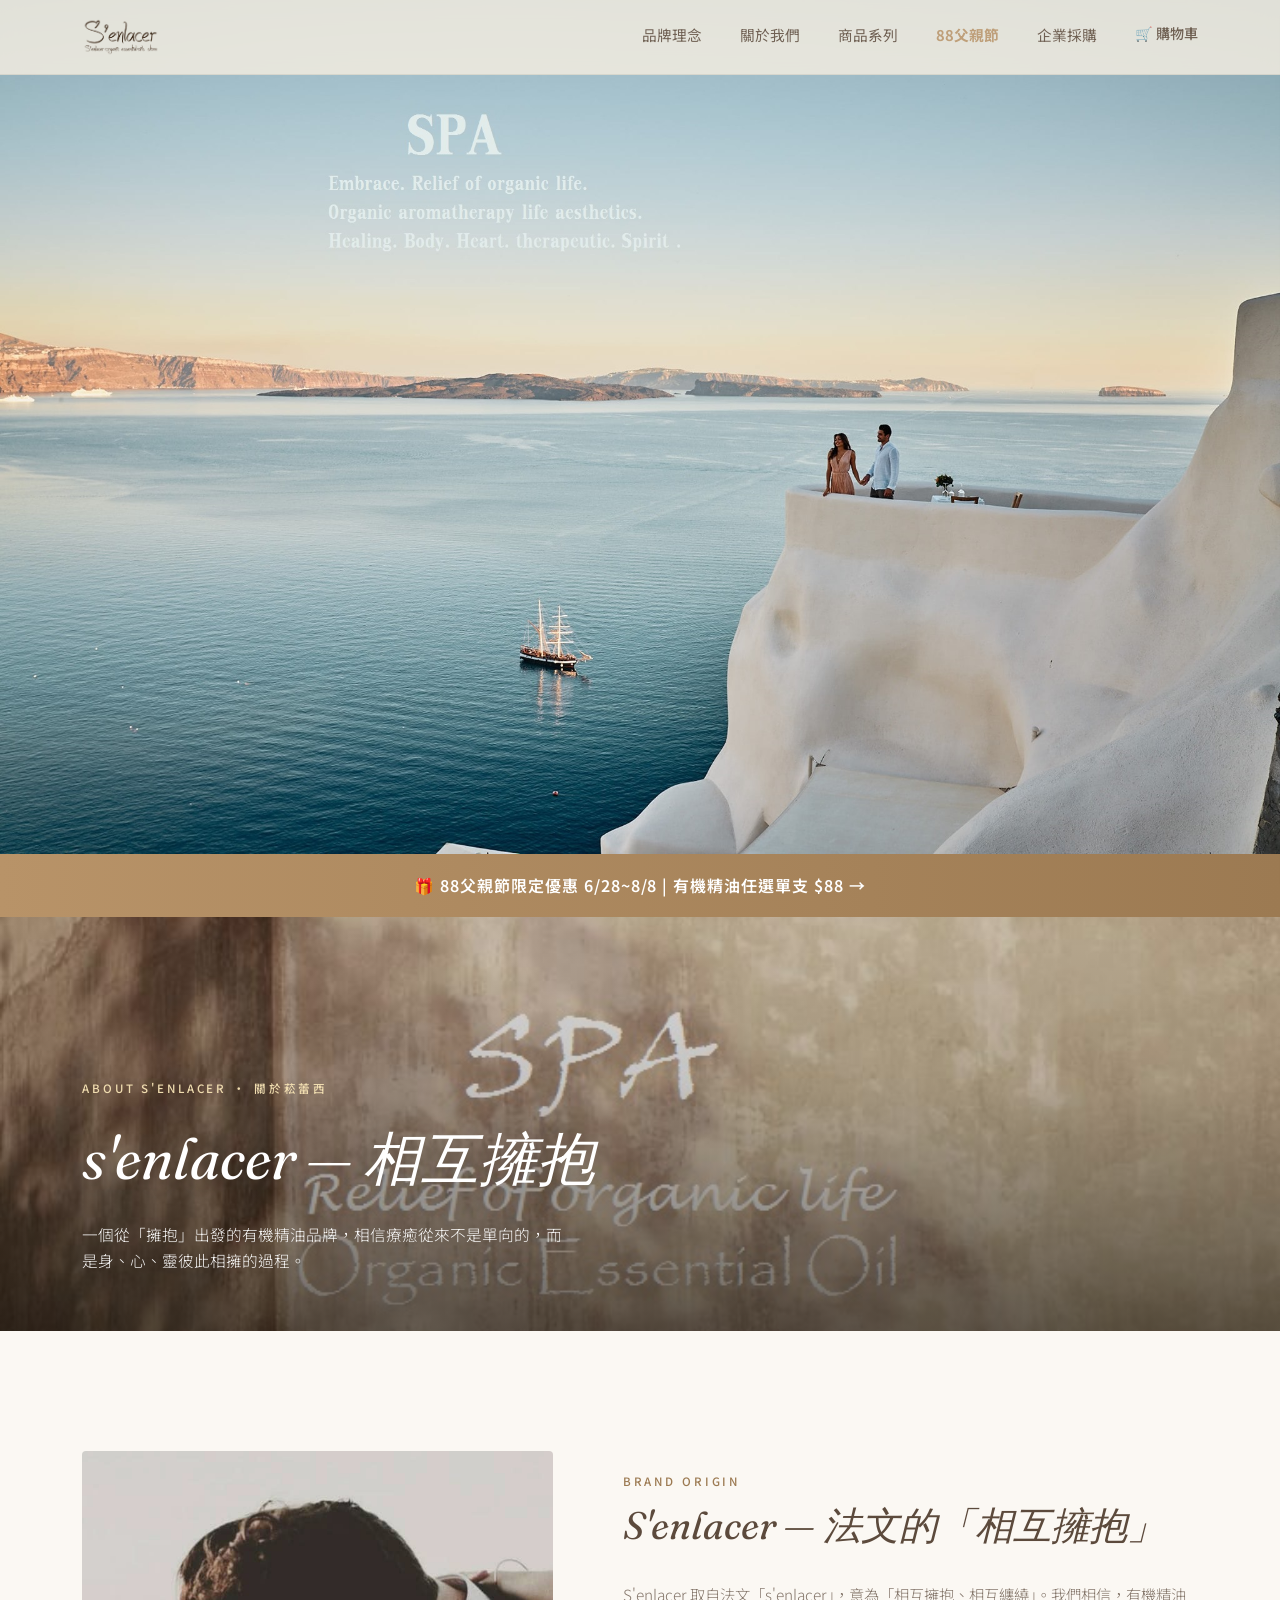
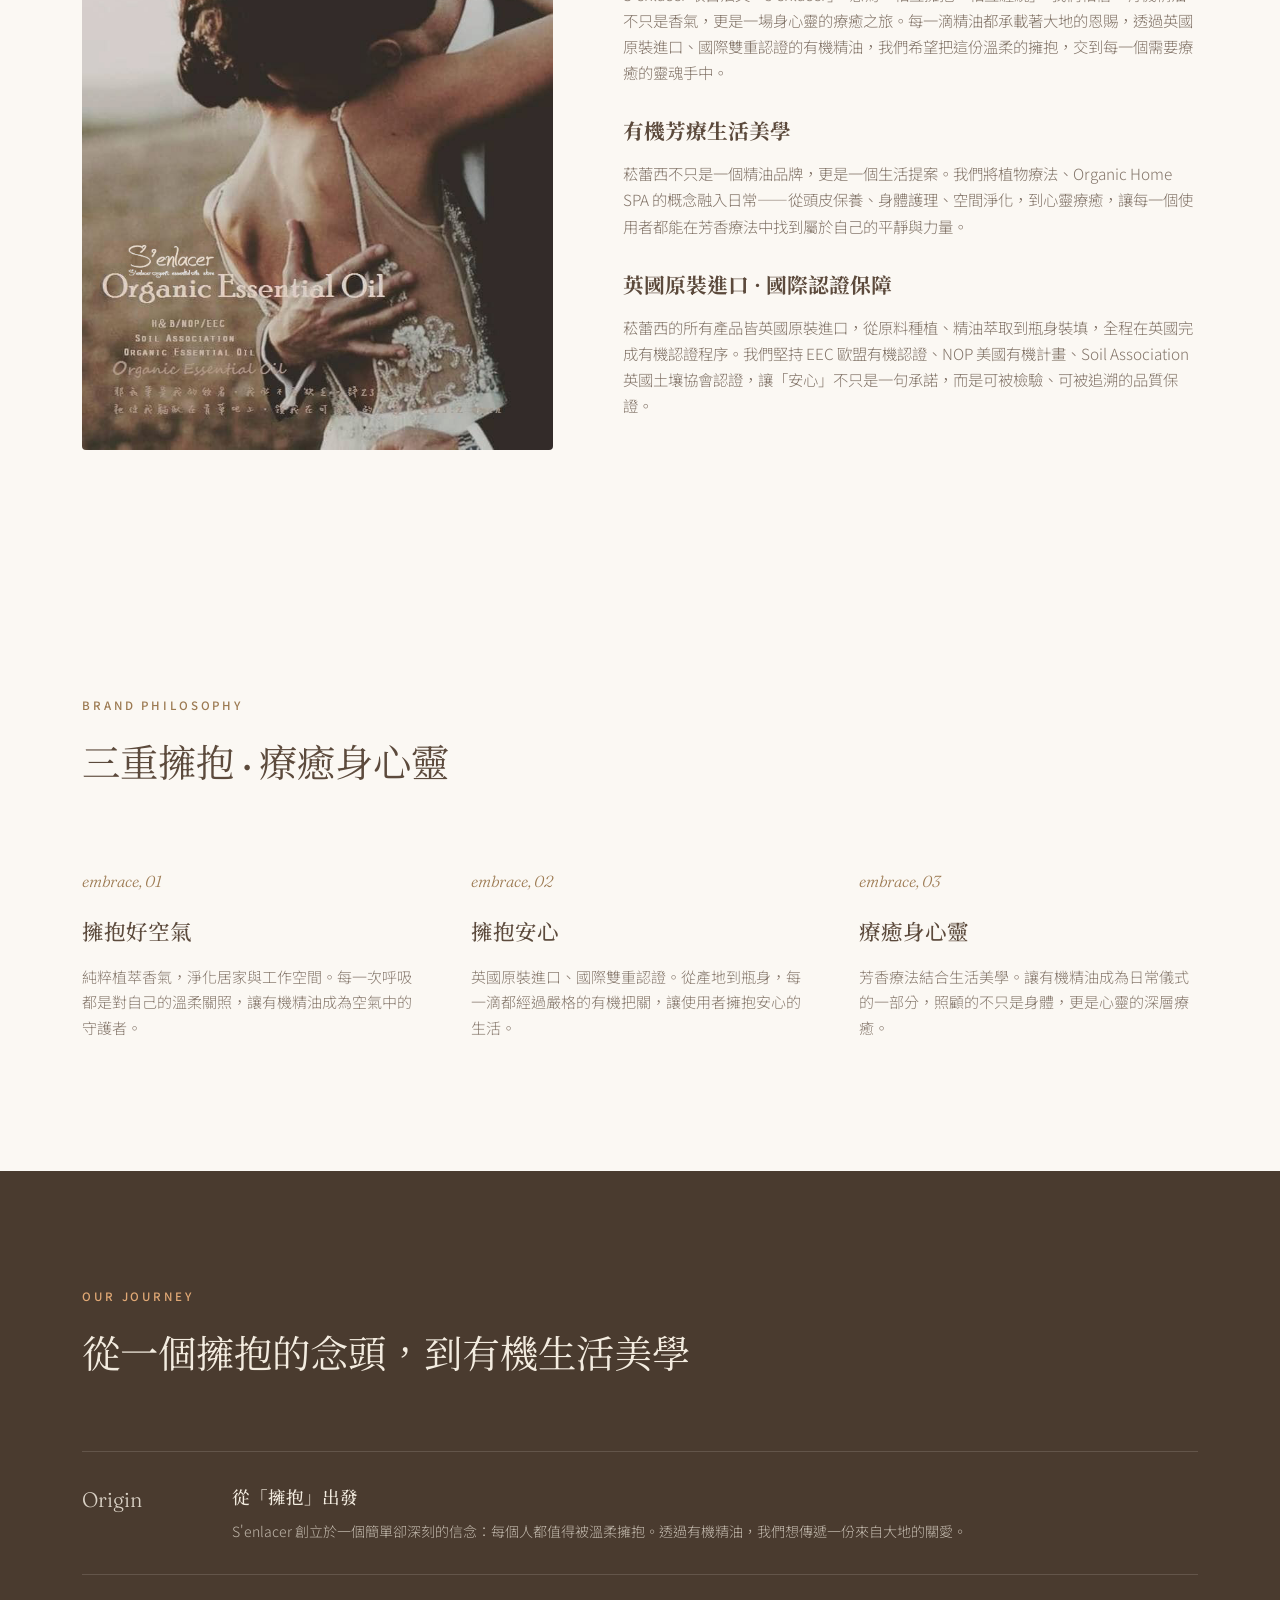
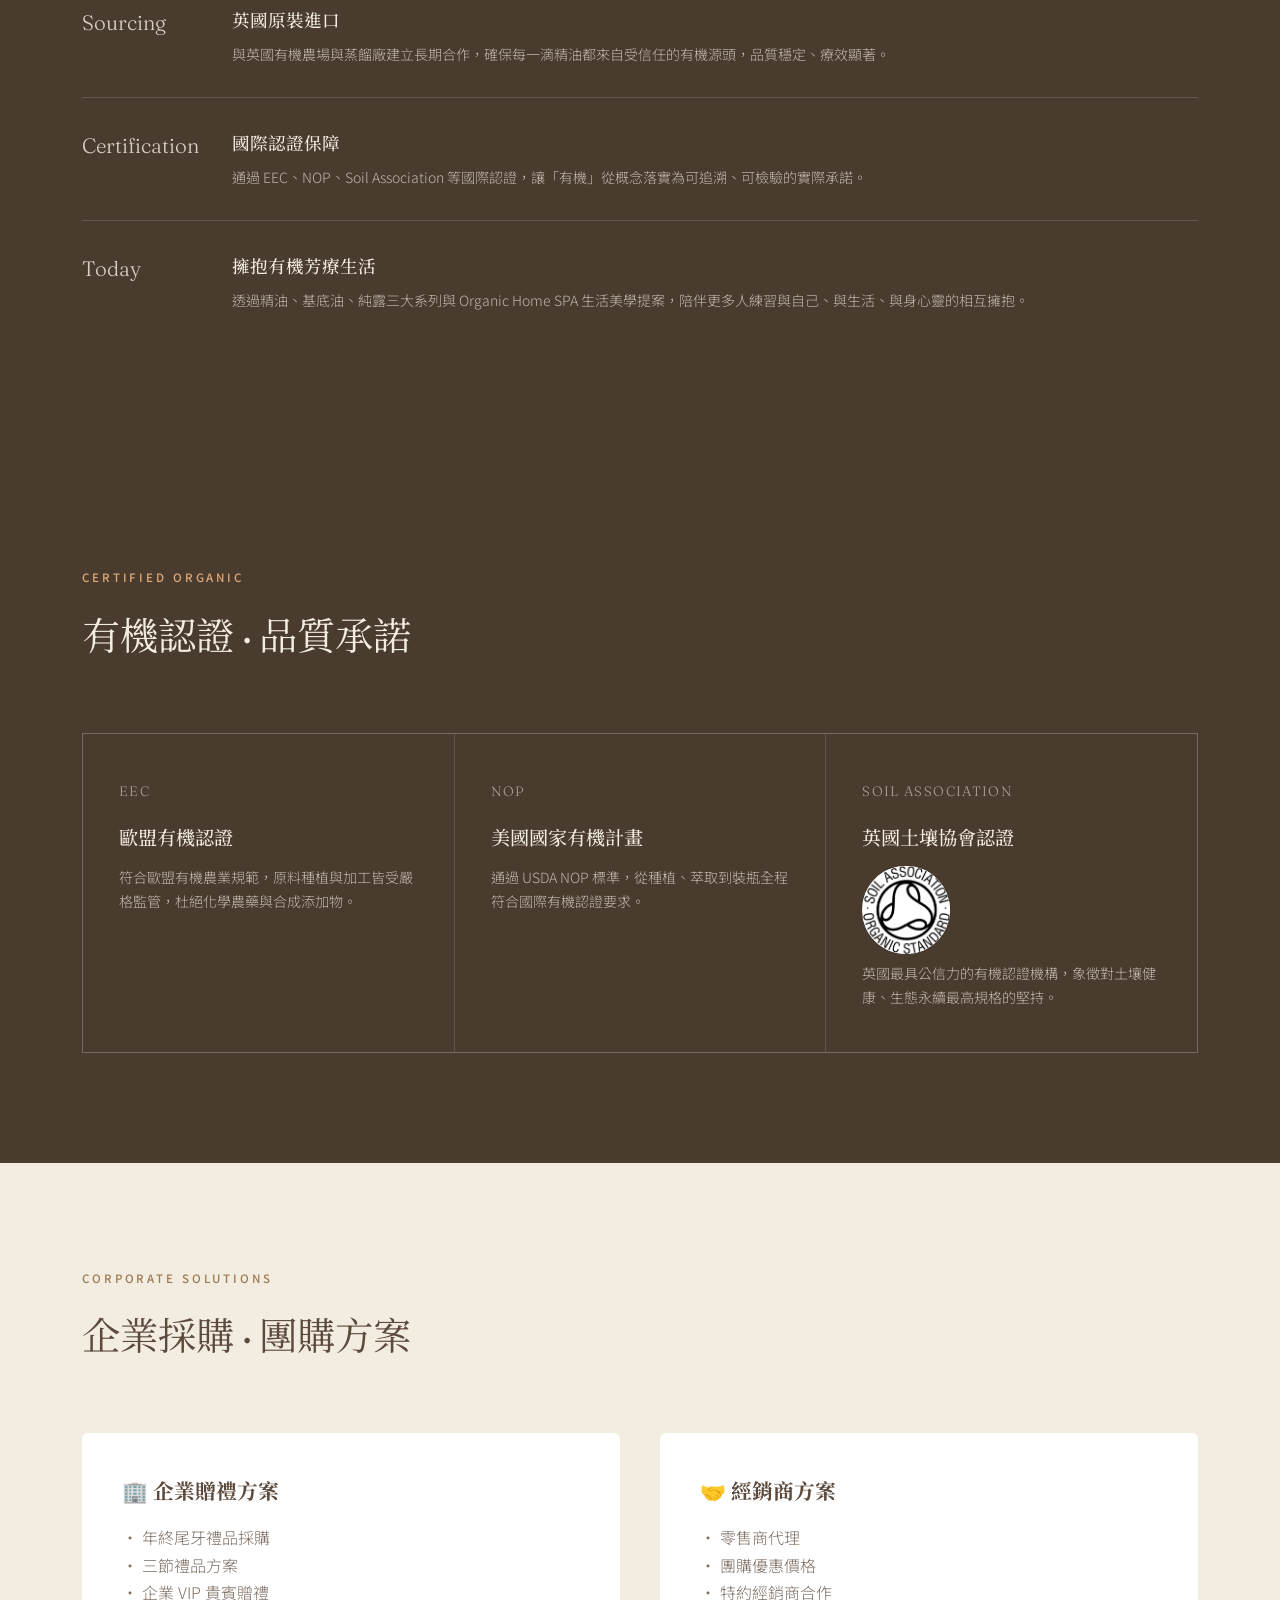
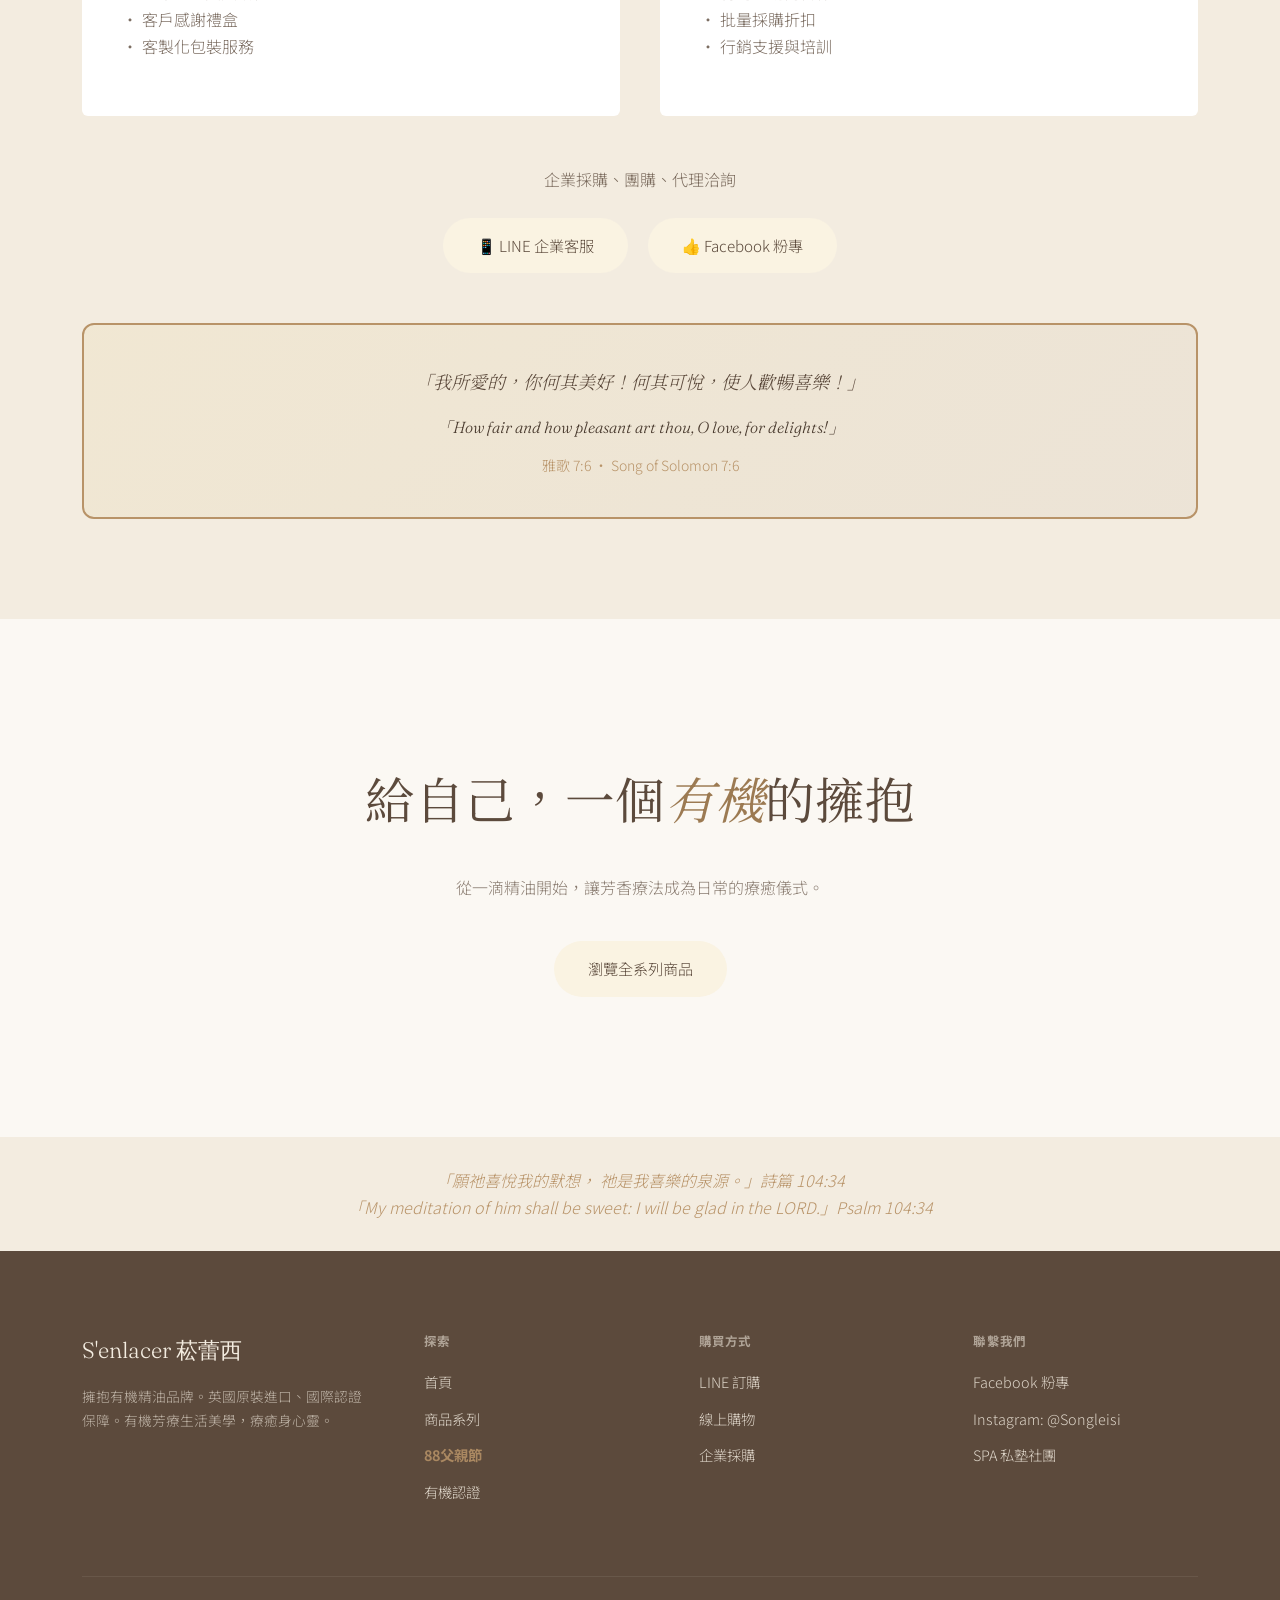
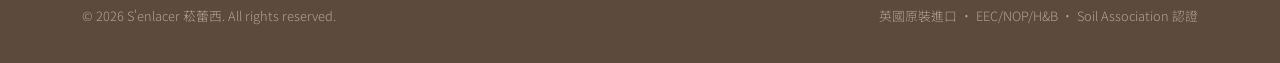
==== about.html @ a01345b8 "Add files via upload Signed-off-by: Lacie <love.love.lacie@gmail.com>" ====
<!DOCTYPE html>
<html lang="zh-Hant">
<head>
    <meta charset="UTF-8">

<meta name="viewport" content="width=device-width, initial-scale=1.0">
    <meta name="description" content="關於菘蕾西 S'enlacer：英國原裝進口有機精油品牌，通過EEC、NOP、H&B、Soil Association認證，提供企業採購、團購與代理合作方案。">
<title>關於我們 — S'enlacer 菘蕾西</title>
<link rel="preconnect" href="https://fonts.googleapis.com">
<link href="https://fonts.googleapis.com/css2?family=Fraunces:ital,opsz,wght@0,9..144,300;0,9..144,400;0,9..144,500;0,9..144,600;1,9..144,400&family=Noto+Serif+TC:wght@400;500;600&family=Noto+Sans+TC:wght@300;400;500;600&display=swap" rel="stylesheet">
<link rel="stylesheet" href="styles.css">
    <meta property="og:title" content="關於我們 — 菘蕾西 S'enlacer">
    <meta property="og:description" content="英國原裝進口，國際有機認證，企業採購團購方案">
    <meta property="og:image" content="embrace-woman-organic.jpg">
    <meta property="og:type" content="website">
    <link rel="icon" type="image/x-icon" href="favicon.ico">
</head>
<body style="padding-top: 0;">



    <img src="spa-santorini-embrace-correct.jpg" alt="S'enlacer 有機精油 SPA療癒" style="width: 100%; height: auto; display: block;">


<header style="margin-top: 0;">
    
  <nav>
    <a href="landing.html" class="logo"><img src="senlacer-logo-nav.png" alt="S'enlacer 菘蕾西" style="height:38px;width:auto;display:block;"></a>
    <div class="navlinks">
      <a href="index.html#philosophy">品牌理念</a>
      <a href="about.html">關於我們</a>
      <a href="products.html">商品系列</a>
      <a href="father-day-88.html" style="color:#B89368;font-weight:700;">88父親節</a>
      <a href="index.html#origin">企業採購</a>
      <a href="javascript:void(0)" onclick="toggleCart()" id="cart-nav-link" style="position:relative;">🛒 購物車<span class="cart-nav-badge" style="display:none;position:absolute;top:-8px;right:-14px;background:#B97A5A;color:#fff;width:18px;height:18px;border-radius:50%;align-items:center;justify-content:center;font-size:.68rem;font-weight:bold;"></span></a>
    </div>
    
  
</nav>

</header>

<div style="background:linear-gradient(90deg,#B89368,#9C7A52);color:#fff;text-align:center;padding:18px;font-weight:600;letter-spacing:.06em;"><a href="father-day-88.html" style="color:#fff;text-decoration:none;">🎁 88父親節限定優惠 6/28~8/8 | 有機精油任選單支 $88 →</a></div>

<section class="page-banner bg-boho">
  <div class="page-banner-inner">
    <span class="eyebrow">ABOUT S'ENLACER · 關於菘蕾西</span>
    <h1 style="color:#fff;">s'enlacer — 相互擁抱</h1>
    <p style="color:#fff;opacity:.95;">一個從「擁抱」出發的有機精油品牌，相信療癒從來不是單向的，而是身、心、靈彼此相擁的過程。</p>
  </div>
</section>

<!-- STORY -->
<section class="about-story">
  <div class="wrap">
    <img src="embrace-woman-organic.jpg" alt="S'enlacer 有機精油 Home SPA" />
    <div>
      <span class="eyebrow">BRAND ORIGIN</span>
      <h2 class="serif">S'enlacer — 法文的「相互擁抱」</h2>
      <p>S'enlacer 取自法文「s'enlacer」，意為「相互擁抱、相互纏繞」。我們相信，有機精油不只是香氣，更是一場身心靈的療癒之旅。每一滴精油都承載著大地的恩賜，透過英國原裝進口、國際雙重認證的有機精油，我們希望把這份溫柔的擁抱，交到每一個需要療癒的靈魂手中。</p>
      
      <h3 style="font-family:'Noto Serif TC',serif;font-size:1.3rem;margin-top:28px;margin-bottom:12px;">有機芳療生活美學</h3>
      <p>菘蕾西不只是一個精油品牌，更是一個生活提案。我們將植物療法、Organic Home SPA 的概念融入日常——從頭皮保養、身體護理、空間淨化，到心靈療癒，讓每一個使用者都能在芳香療法中找到屬於自己的平靜與力量。</p>

      <h3 style="font-family:'Noto Serif TC',serif;font-size:1.3rem;margin-top:28px;margin-bottom:12px;">英國原裝進口 · 國際認證保障</h3>
      <p>菘蕾西的所有產品皆英國原裝進口，從原料種植、精油萃取到瓶身裝填，全程在英國完成有機認證程序。我們堅持 EEC 歐盟有機認證、NOP 美國有機計畫、Soil Association 英國土壤協會認證，讓「安心」不只是一句承諾，而是可被檢驗、可被追溯的品質保證。</p>
    </div>
  </div>
</section>

<!-- PHILOSOPHY (reuse pillars) -->
<section class="philosophy" id="philosophy">
  <div class="wrap">
    <div class="sec-head">
      <span class="eyebrow">BRAND PHILOSOPHY</span>
      <h2 class="serif">三重擁抱 · 療癒身心靈</h2>
    </div>
    <div class="pillars">
      <div class="pillar">
        <span class="mark">embrace, 01</span>
        <h3>擁抱好空氣</h3>
        <p>純粹植萃香氣，淨化居家與工作空間。每一次呼吸都是對自己的溫柔關照，讓有機精油成為空氣中的守護者。</p>
      </div>
      <div class="pillar">
        <span class="mark">embrace, 02</span>
        <h3>擁抱安心</h3>
        <p>英國原裝進口、國際雙重認證。從產地到瓶身，每一滴都經過嚴格的有機把關，讓使用者擁抱安心的生活。</p>
      </div>
      <div class="pillar">
        <span class="mark">embrace, 03</span>
        <h3>療癒身心靈</h3>
        <p>芳香療法結合生活美學。讓有機精油成為日常儀式的一部分，照顧的不只是身體，更是心靈的深層療癒。</p>
      </div>
    </div>
  </div>
</section>

<!-- TIMELINE -->
<section class="timeline">
  <div class="wrap">
    <div class="sec-head">
      <span class="eyebrow">OUR JOURNEY</span>
      <h2 class="serif">從一個擁抱的念頭，到有機生活美學</h2>
    </div>
    <div class="tl-row">
      <div class="tl-year">Origin</div>
      <div class="tl-text">
        <h4>從「擁抱」出發</h4>
        <p>S'enlacer 創立於一個簡單卻深刻的信念：每個人都值得被溫柔擁抱。透過有機精油，我們想傳遞一份來自大地的關愛。</p>
      </div>
    </div>
    <div class="tl-row">
      <div class="tl-year">Sourcing</div>
      <div class="tl-text">
        <h4>英國原裝進口</h4>
        <p>與英國有機農場與蒸餾廠建立長期合作，確保每一滴精油都來自受信任的有機源頭，品質穩定、療效顯著。</p>
      </div>
    </div>
    <div class="tl-row">
      <div class="tl-year">Certification</div>
      <div class="tl-text">
        <h4>國際認證保障</h4>
        <p>通過 EEC、NOP、Soil Association 等國際認證，讓「有機」從概念落實為可追溯、可檢驗的實際承諾。</p>
      </div>
    </div>
    <div class="tl-row">
      <div class="tl-year">Today</div>
      <div class="tl-text">
        <h4>擁抱有機芳療生活</h4>
        <p>透過精油、基底油、純露三大系列與 Organic Home SPA 生活美學提案，陪伴更多人練習與自己、與生活、與身心靈的相互擁抱。</p>
      </div>
    </div>
  </div>
</section>

<!-- CERTIFICATION -->
<section class="certs" id="certs">
  <div class="wrap">
    <div class="sec-head">
      <span class="eyebrow">CERTIFIED ORGANIC</span>
      <h2 class="serif">有機認證 · 品質承諾</h2>
    </div>
    <div class="cert-grid">
      <div class="cert-card">
        <span class="num">EEC</span>
        <h4>歐盟有機認證</h4>
        <p>符合歐盟有機農業規範，原料種植與加工皆受嚴格監管，杜絕化學農藥與合成添加物。</p>
      </div>
      <div class="cert-card">
        <span class="num">NOP</span>
        <h4>美國國家有機計畫</h4>
        <p>通過 USDA NOP 標準，從種植、萃取到裝瓶全程符合國際有機認證要求。</p>
      </div>
      <div class="cert-card">
        <span class="num">SOIL ASSOCIATION</span>
        <h4>英國土壤協會認證</h4>
        <img src="soil-association-logo.jpg" alt="Soil Association 認證標誌" style="width:88px;height:88px;object-fit:contain;background:#fff;border-radius:50%;margin:12px 0 8px;display:block;" />
        <p>英國最具公信力的有機認證機構，象徵對土壤健康、生態永續最高規格的堅持。</p>
      </div>
    </div>
  </div>
</section>

<!-- 企業採購區塊 -->
<section style="padding:100px 0;background:#F3ECE0;">
  <div class="wrap">
    <div class="sec-head">
      <span class="eyebrow">CORPORATE SOLUTIONS</span>
      <h2 class="serif">企業採購 · 團購方案</h2>
    </div>
    <div style="display:grid;grid-template-columns:repeat(2,1fr);gap:40px;margin-top:50px;">
      <div style="background:#fff;padding:40px;border-radius:6px;">
        <h3 style="font-family:'Noto Serif TC',serif;font-size:1.3rem;margin-bottom:16px;">🏢 企業贈禮方案</h3>
        <p style="opacity:.8;margin-bottom:16px;">• 年終尾牙禮品採購<br>• 三節禮品方案<br>• 企業 VIP 貴賓贈禮<br>• 客戶感謝禮盒<br>• 客製化包裝服務</p>
      </div>
      <div style="background:#fff;padding:40px;border-radius:6px;">
        <h3 style="font-family:'Noto Serif TC',serif;font-size:1.3rem;margin-bottom:16px;">🤝 經銷商方案</h3>
        <p style="opacity:.8;margin-bottom:16px;">• 零售商代理<br>• 團購優惠價格<br>• 特約經銷商合作<br>• 批量採購折扣<br>• 行銷支援與培訓</p>
      </div>
    </div>
    <div style="text-align:center;margin-top:50px;">
      <p style="font-size:1rem;opacity:.8;margin-bottom:24px;">企業採購、團購、代理洽詢</p>
      <a href="https://lin.ee/t9Hj7ef" target="_blank" class="btn-primary">📱 LINE 企業客服</a>
      <a href="https://www.facebook.com/senlacer" target="_blank" class="btn-primary" style="margin-left:16px;">👍 Facebook 粉專</a>
    </div>

    <!-- 精油美好經文 -->
    <div style="text-align: center; padding: 40px 20px; background: linear-gradient(135deg, rgba(212, 175, 55, 0.08) 0%, rgba(107, 68, 35, 0.05) 100%); border-radius: 12px; margin-top: 50px; border: 2px solid #B89368;">
      <p style="font-size: 18px; color: #5C4A3C; font-style: italic; margin-bottom: 15px; line-height: 1.8; font-family: 'Noto Serif TC', serif;">
        「我所愛的，你何其美好！何其可悅，使人歡暢喜樂！」
      </p>
      <p style="font-size: 16px; color: #4A3B2F; font-style: italic; line-height: 1.8; font-family: 'Fraunces', serif;">
        「How fair and how pleasant art thou, O love, for delights!」
      </p>
      <p style="font-size: 14px; color: #B89368; margin-top: 12px;">雅歌 7:6 · Song of Solomon 7:6</p>
    </div>
  </div>
</section>

<!-- FINAL CTA -->
<section class="final-cta">
  <div class="wrap">
    <h2 class="serif">給自己，一個<em>有機</em>的擁抱</h2>
    <p>從一滴精油開始，讓芳香療法成為日常的療癒儀式。</p>
    <a href="products.html" class="btn-primary">瀏覽全系列商品</a>
  </div>
</section>

<div style="text-align: center; padding: 30px; color: #B89368; font-style: italic;">
                <p>「願祂喜悅我的默想， 祂是我喜樂的泉源。」詩篇 104:34</p>
                <p>「My meditation of him shall be sweet: I will be glad in the LORD.」Psalm 104:34</p>
            </div>
            <footer>
  <div class="wrap">
    <div class="foot-grid">
      <div>
        <div class="foot-logo">S'enlacer 菘蕾西</div>
        <p>擁抱有機精油品牌。英國原裝進口、國際認證保障。有機芳療生活美學，療癒身心靈。</p>
      </div>
      <div class="foot-col">
        <h5>探索</h5>
        <a href="landing.html">首頁</a>
        <a href="products.html">商品系列</a>
      <a href="father-day-88.html" style="color:#B89368;font-weight:700;">88父親節</a>
        <a href="about.html#certs">有機認證</a>
      </div>
      <div class="foot-col">
        <h5>購買方式</h5>
        <a href="https://lin.ee/t9Hj7ef" target="_blank">LINE 訂購</a>
        <a href="products.html">線上購物</a>
        <a href="about.html#certs">企業採購</a>
      </div>
      <div class="foot-col">
        <h5>聯繫我們</h5>
        <a href="https://www.facebook.com/senlacer" target="_blank">Facebook 粉專</a>
        <a href="https://www.instagram.com/songleisi/" target="_blank">Instagram: @Songleisi</a>
        <a href="https://www.facebook.com/groups/senlacer/" target="_blank">SPA 私塾社團</a>
      </div>
    </div>
    <div class="foot-bottom">
      <span>© 2026 S'enlacer 菘蕾西. All rights reserved.</span>
      <span>英國原裝進口 · EEC/NOP/H&B · Soil Association 認證</span>
    </div>
  </div>
</footer>

<!-- SHOPPING CART SIDEBAR -->
<div id="cart-sidebar">
  <div id="cart-sidebar-header">
    <h3>🛒 購物車<span id="cart-badge" style="display:none;background:#B97A5A;color:#fff;width:20px;height:20px;border-radius:50%;align-items:center;justify-content:center;font-size:.72rem;font-weight:bold;margin-left:8px;"></span></h3>
    <button id="cart-sidebar-close" onclick="toggleCart()" aria-label="關閉購物車">✕</button>
  </div>
  <div id="cart-items-sidebar"></div>
  <div id="cart-total-box">
    <p style="font-size:1.2rem;color:var(--amber-deep);font-weight:bold;text-align:right;margin:0 0 12px;">
      總計: NT$<span id="total-price">0</span>
    </p>
    <button onclick="window.cart.checkout()" style="width:100%;padding:14px;background:var(--ink);color:var(--linen);border:none;border-radius:30px;font-size:1rem;font-weight:bold;cursor:pointer;">確認結帳 →</button>
  </div>
</div>
<div id="cart-overlay" onclick="toggleCart()"></div>

<script src="cart-system.js"></script>
<script>
function toggleCart() {
    var sidebar = document.getElementById('cart-sidebar');
    var overlay = document.getElementById('cart-overlay');
    if (!sidebar || !overlay) return;
    var isOpen = sidebar.classList.contains('open');
    if (isOpen) {
        sidebar.classList.remove('open');
        overlay.style.display = 'none';
    } else {
        sidebar.classList.add('open');
        overlay.style.display = 'block';
        renderCartSidebar();
    }
}
function renderCartSidebar() {
    var items = window.cart ? window.cart.items : [];
    var container = document.getElementById('cart-items-sidebar');
    var totalEl = document.getElementById('total-price');
    if (!container) return;
    if (items.length === 0) {
        container.innerHTML = '<p style="text-align:center;color:var(--sage);padding:40px 20px;">購物車為空</p>';
        if (totalEl) totalEl.textContent = '0';
        return;
    }
    var html = '<div style="max-height:55vh;overflow-y:auto;padding:0 20px;">';
    items.forEach(function(item, index) {
        var subtotal = item.price * item.quantity;
        html += '<div style="padding:12px 0;border-bottom:1px solid var(--linen-dim);">';
        html += '<div style="display:flex;justify-content:space-between;align-items:flex-start;gap:10px;">';
        html += '<div style="flex:1;">';
        html += '<p style="margin:0;font-weight:600;font-size:.88rem;color:var(--ink);">' + item.name + '</p>';
        html += '<p style="margin:4px 0 8px;font-size:.8rem;color:var(--sage);">' + (item.size || '') + '</p>';
        html += '<div style="display:flex;align-items:center;gap:8px;">';
        html += '<input type="number" min="1" value="' + item.quantity + '" onchange="window.cart.updateQuantity(' + index + ', this.value); renderCartSidebar();" style="width:52px;padding:4px;text-align:center;border:1px solid var(--amber);border-radius:4px;">';
        html += '<span style="font-size:.85rem;color:var(--sage);">× $' + item.price + '</span>';
        html += '</div></div>';
        html += '<div style="text-align:right;">';
        html += '<p style="margin:0;color:var(--amber-deep);font-weight:bold;">$' + subtotal + '</p>';
        html += '<button onclick="window.cart.removeItem(' + index + '); renderCartSidebar();" style="margin-top:6px;background:none;border:1px solid var(--terracotta);color:var(--terracotta);padding:3px 10px;border-radius:20px;cursor:pointer;font-size:.75rem;">移除</button>';
        html += '</div></div></div>';
    });
    html += '</div>';
    container.innerHTML = html;
    if (totalEl) totalEl.textContent = window.cart.getTotal().toLocaleString();
}
</script>

</body>
</html>
---- styles.css ----
:root{--ink:#5C4A3C;--soil:#4A3B2F;--amber:#B89368;--amber-deep:#9C7A52;--linen:#F3ECE0;--linen-dim:#E8DFD0;--sage:#8C8169;--white:#FBF8F3;--terracotta:#B97A5A;}
*{margin:0;padding:0;box-sizing:border-box;}
html{scroll-behavior:smooth;}
body{background:var(--linen);color:var(--ink);font-family:'Noto Sans TC','Inter',sans-serif;font-weight:300;line-height:1.7;-webkit-font-smoothing:antialiased;overflow-x:hidden;}
.serif{font-family:'Fraunces','Noto Serif TC',serif;}
.eyebrow{font-family:'Noto Sans TC',sans-serif;letter-spacing:.25em;font-size:.72rem;font-weight:500;color:var(--amber-deep);text-transform:uppercase;}
a{color:inherit;text-decoration:none;}
.wrap{max-width:1180px;margin:0 auto;padding:0 32px;}
header{position:fixed;top:0;left:0;right:0;z-index:50;background:rgba(241,236,224,.86);backdrop-filter:blur(10px);border-bottom:1px solid rgba(43,52,36,.08);}
nav{display:flex;align-items:center;justify-content:space-between;padding:18px 32px;max-width:1180px;margin:0 auto;}
.logo{font-family:'Fraunces',serif;font-size:1.3rem;font-weight:500;display:flex;align-items:center;gap:10px;letter-spacing:.02em;}
.logo .cn{font-size:.95rem;font-weight:400;color:var(--ink);opacity:.7;font-family:'Noto Serif TC',serif;}
.navlinks{display:flex;gap:38px;font-size:.92rem;font-weight:400;}
.navlinks a{position:relative;padding-bottom:4px;opacity:.85;transition:opacity .25s;}
.navlinks a:hover{opacity:1;}
.navlinks a::after{content:'';position:absolute;left:0;bottom:0;width:0;height:1px;background:var(--amber);transition:width .3s;}
.navlinks a:hover::after{width:100%;}
.cta-btn{border:1px solid var(--ink);padding:9px 22px;border-radius:999px;font-size:.85rem;transition:all .3s;white-space:nowrap;}
.cta-btn:hover{background:var(--ink);color:var(--linen);}
@media (max-width:860px){.navlinks{display:none;}
}
.hero{position:relative;min-height:100vh;display:flex;align-items:flex-end;overflow:hidden;background:url('spa-santorini-embrace-correct.jpg') center 35%/cover no-repeat;}
.hero::before{content:'';position:absolute;inset:0;background:linear-gradient(0deg,rgba(20,14,6,.62) 0%,rgba(20,14,6,.12) 45%,rgba(20,14,6,.05) 70%);}
.hero-grid{position:relative;z-index:2;width:100%;padding-bottom:90px;}
.hero .eyebrow{color:#F0DDB0;}
.hero h1{font-family:'Fraunces',serif;font-size:clamp(2.6rem,5.6vw,4.6rem);font-weight:400;font-style:italic;letter-spacing:-.01em;line-height:1.18;margin-bottom:26px;color:#FAF3E2;text-shadow:0 4px 30px rgba(0,0,0,.25);}
.hero h1 em{font-style:normal;font-weight:300;color:#E7C893;}
.hero p.lead{font-size:1.05rem;color:#F3ECDC;opacity:.92;max-width:460px;margin-bottom:38px;}
.hero-actions{display:flex;gap:18px;align-items:center;flex-wrap:wrap;}
.btn-primary{background:#FAF3E2;color:var(--ink);padding:15px 34px;border-radius:999px;font-size:.95rem;transition:background .3s,transform .3s;display:inline-block;}
.btn-primary:hover{background:var(--amber);color:#fff;transform:translateY(-1px);}
.btn-text{font-size:.92rem;color:#FAF3E2;border-bottom:1px solid rgba(250,243,226,.6);padding-bottom:2px;}
@media (max-width:900px){.hero{align-items:flex-end;background-position:center 18%;}
.hero-grid{text-align:left;padding-bottom:64px;}
}
.embrace-divider{display:block;width:100%;height:90px;margin-top:-1px;}
.philosophy{background:var(--white);padding:120px 0 130px;}
.sec-head{max-width:620px;margin-bottom:64px;}
.sec-head h2{font-size:clamp(1.9rem,3vw,2.6rem);font-weight:400;margin-top:14px;}
.pillars{display:grid;grid-template-columns:repeat(3,1fr);gap:50px;}
.pillar{position:relative;padding-top:8px;}
.pillar .mark{font-family:'Fraunces',serif;font-style:italic;font-size:1rem;color:var(--amber-deep);margin-bottom:18px;display:block;}
.pillar h3{font-family:'Noto Serif TC',serif;font-size:1.35rem;font-weight:500;margin-bottom:14px;}
.pillar p{font-size:.94rem;opacity:.72;}
@media (max-width:860px){.pillars{grid-template-columns:1fr;gap:46px;}
}
.featured{position:relative;background:var(--white);}
.featured-photo{position:relative;min-height:560px;background:url('cedarwood-product-real.jpg') center 60%/cover no-repeat;display:flex;align-items:flex-end;}
.featured-photo::before{content:'';position:absolute;inset:0;background:linear-gradient(180deg,rgba(20,14,6,0) 35%,rgba(20,14,6,.55) 100%);}
.featured-inner{position:relative;z-index:2;padding:48px 32px 56px;max-width:1180px;margin:0 auto;width:100%;}
.featured-inner .eyebrow{color:#F0DDB0;}
.featured-inner h2{font-family:'Fraunces',serif;font-style:italic;font-weight:400;font-size:clamp(2.2rem,4.4vw,3.6rem);color:#F2E6CB;margin:10px 0 6px;}
.featured-inner h2 .lat{display:block;font-size:.5em;letter-spacing:.04em;color:#E7C893;font-style:italic;margin-bottom:4px;}
.featured-meta{display:flex;gap:28px;align-items:baseline;margin-top:18px;flex-wrap:wrap;color:#F2E6CB;}
.featured-meta .price{font-family:'Fraunces',serif;font-size:1.7rem;color:#F2E6CB;}
.featured-meta .old{font-size:.85rem;opacity:.6;text-decoration:line-through;}
.featured-meta .origin-tag{font-size:.85rem;opacity:.85;border-left:1px solid rgba(242,230,203,.4);padding-left:18px;}
.certs{background:var(--soil);color:var(--linen);padding:110px 0;position:relative;}
.certs .sec-head{color:var(--linen);}
.certs .eyebrow{color:#E0A875;}
.cert-grid{display:grid;grid-template-columns:repeat(3,1fr);gap:1px;background:rgba(241,236,224,.15);border:1px solid rgba(241,236,224,.15);margin-top:20px;}
.cert-card{background:var(--soil);padding:42px 36px;}
.cert-card .num{font-family:'Fraunces',serif;font-size:.85rem;letter-spacing:.1em;opacity:.55;}
.cert-card h4{font-family:'Noto Serif TC',serif;font-size:1.2rem;font-weight:500;margin:18px 0 12px;}
.cert-card p{font-size:.88rem;opacity:.7;}
@media (max-width:860px){.cert-grid{grid-template-columns:1fr;}
}
.products{padding:120px 0;background:var(--linen);}
.prod-grid{display:grid;grid-template-columns:repeat(3,1fr);gap:28px;margin-top:60px;}
.prod-card{background:var(--white);border-radius:4px;padding:46px 34px;border:1px solid rgba(43,52,36,.08);transition:transform .35s,box-shadow .35s;}
.prod-card:hover{transform:translateY(-6px);box-shadow:0 24px 50px -28px rgba(43,52,36,.25);}
.prod-vial{width:46px;height:78px;border-radius:8px 8px 20px 20px;margin-bottom:28px;}
.v1{background:linear-gradient(160deg,#D9A05B,#A85F28);}
.v2{background:linear-gradient(160deg,#9CA888,#5F6E4C);}
.v3{background:linear-gradient(160deg,#E7DDC4,#C9BB95);}
.prod-card h3{font-family:'Noto Serif TC',serif;font-size:1.3rem;font-weight:500;margin-bottom:10px;}
.prod-card .en{font-size:.78rem;opacity:.5;letter-spacing:.05em;margin-bottom:18px;display:block;}
.prod-card p{font-size:.9rem;opacity:.72;margin-bottom:22px;}
.sizes{display:flex;gap:10px;flex-wrap:wrap;}
.size-tag{font-size:.76rem;border:1px solid rgba(43,52,36,.25);border-radius:999px;padding:5px 14px;opacity:.75;font-family:'Noto Sans TC',sans-serif;}
@media (max-width:900px){.prod-grid{grid-template-columns:1fr;}
}
.origin{background:var(--sage);color:var(--white);padding:90px 0;}
.origin .wrap{display:grid;grid-template-columns:1fr 1fr;gap:60px;align-items:center;}
.origin h2{font-family:'Fraunces',serif;font-size:clamp(1.7rem,2.6vw,2.3rem);font-weight:400;font-style:italic;line-height:1.4;}
.origin p{font-size:.95rem;opacity:.88;margin-top:18px;max-width:420px;}
.origin-meta{display:flex;gap:40px;}
.origin-meta div{}
.origin-meta .big{font-family:'Fraunces',serif;font-size:2.4rem;display:block;}
.origin-meta .lbl{font-size:.78rem;opacity:.75;letter-spacing:.05em;}
@media (max-width:860px){.origin .wrap{grid-template-columns:1fr;text-align:left;}
}
.final-cta{padding:140px 0;text-align:center;background:var(--white);}
.final-cta h2{font-size:clamp(2rem,4vw,3.1rem);font-weight:400;margin-bottom:30px;}
.final-cta h2 em{font-style:italic;color:var(--amber-deep);}
.final-cta p{opacity:.7;max-width:460px;margin:0 auto 40px;}
footer{background:var(--ink);color:var(--linen);padding:80px 0 36px;}
.foot-grid{display:grid;grid-template-columns:1.3fr 1fr 1fr 1fr;gap:50px;margin-bottom:60px;}
.foot-logo{font-family:'Fraunces',serif;font-size:1.4rem;margin-bottom:16px;}
.foot-grid p{font-size:.86rem;opacity:.65;max-width:280px;}
.foot-col h5{font-size:.78rem;letter-spacing:.1em;opacity:.55;margin-bottom:18px;text-transform:uppercase;}
.foot-col a{display:block;font-size:.9rem;opacity:.85;margin-bottom:12px;}
.foot-col a:hover{opacity:1;text-decoration:underline;}
.foot-bottom{border-top:1px solid rgba(241,236,224,.15);padding-top:28px;display:flex;justify-content:space-between;font-size:.8rem;opacity:.55;flex-wrap:wrap;gap:12px;}
@media (max-width:860px){.foot-grid{grid-template-columns:1fr 1fr;}
}
.page-banner{position:relative;min-height:46vh;display:flex;align-items:flex-end;padding-top:90px;overflow:hidden;}
.page-banner.bg-coastal{background:url('santorini-cliff-embrace.jpg') center 35%/cover no-repeat;}
.page-banner.bg-cedar{background:url('cedarwood-product-real.jpg') center 55%/cover no-repeat;}
.page-banner::before{content:'';position:absolute;inset:0;background:linear-gradient(0deg,rgba(20,14,6,.6) 0%,rgba(20,14,6,.15) 60%,rgba(20,14,6,.05) 100%);}
.page-banner-inner{position:relative;z-index:2;padding:0 32px 56px;max-width:1180px;margin:0 auto;width:100%;}
.page-banner .eyebrow{color:#F0DDB0;}
.page-banner h1{font-family:'Fraunces',serif;font-style:italic;font-weight:400;color:#F2E6CB;font-size:clamp(2.2rem,5vw,3.6rem);margin-top:10px;text-shadow:0 4px 30px rgba(0,0,0,.25);}
.page-banner p{color:#F2E6CB;opacity:.85;max-width:480px;margin-top:14px;font-size:.98rem;}
.catalog{padding:100px 0;background:var(--linen);}
.cat-tabs{display:flex;gap:14px;margin-bottom:54px;flex-wrap:wrap;}
.cat-tab{font-size:.85rem;padding:9px 20px;border-radius:999px;border:1px solid rgba(74,63,48,.25);opacity:.75;}
.cat-tab.active{background:var(--ink);color:var(--white);opacity:1;border-color:var(--ink);}
.catalog-grid{display:grid;grid-template-columns:repeat(3,1fr);gap:30px;}
.cat-card{background:var(--white);border:1px solid rgba(43,52,36,.08);border-radius:4px;overflow:hidden;transition:transform .35s,box-shadow .35s;}
.cat-card:hover{transform:translateY(-6px);box-shadow:0 24px 50px -28px rgba(43,52,36,.25);}
.cat-photo{height:230px;background-size:cover;background-position:center;}
.cat-body{padding:28px 26px;}
.cat-body .cat-en{font-size:.74rem;opacity:.5;letter-spacing:.05em;}
.cat-body h3{font-family:'Noto Serif TC',serif;font-size:1.2rem;font-weight:500;margin:8px 0 10px;}
.cat-body p{font-size:.86rem;opacity:.7;margin-bottom:18px;}
.cat-foot{display:flex;justify-content:space-between;align-items:center;}
.cat-price{font-family:'Fraunces',serif;font-size:1.15rem;color:var(--amber-deep);}
.cat-price .old{font-size:.78rem;opacity:.5;text-decoration:line-through;margin-left:8px;font-family:'Noto Sans TC',sans-serif;}
.cat-size{font-size:.74rem;opacity:.55;}
@media (max-width:900px){.catalog-grid{grid-template-columns:1fr 1fr;}
}
@media (max-width:600px){.catalog-grid{grid-template-columns:1fr;}
}
.about-story{padding:120px 0;background:var(--white);}
.about-story .wrap{display:grid;grid-template-columns:.9fr 1.1fr;gap:70px;align-items:center;}
.about-story img{width:100%;border-radius:4px;display:block;}
.about-story h2{font-family:'Fraunces',serif;font-style:italic;font-size:clamp(1.8rem,3vw,2.5rem);margin-bottom:22px;font-weight:400;}
.about-story p{font-size:.96rem;opacity:.75;margin-bottom:16px;}
@media (max-width:860px){.about-story .wrap{grid-template-columns:1fr;}
}
.timeline{padding:110px 0;background:var(--soil);color:var(--linen);}
.timeline .sec-head{color:var(--linen);}
.timeline .eyebrow{color:#E0A875;}
.tl-row{display:grid;grid-template-columns:120px 1fr;gap:30px;padding:30px 0;border-top:1px solid rgba(241,236,224,.15);}
.tl-row:first-of-type{border-top:none;margin-top:40px;}
.tl-year{font-family:'Fraunces',serif;font-size:1.3rem;opacity:.85;}
.tl-text h4{font-family:'Noto Serif TC',serif;font-size:1.1rem;margin-bottom:8px;font-weight:500;}
.tl-text p{font-size:.88rem;opacity:.7;}
@media (max-width:700px){.tl-row{grid-template-columns:1fr;gap:10px;}
}
.spa-band{position:relative;min-height:72vh;display:flex;align-items:center;justify-content:center;background:url('spa-lantern-organic.jpg') center 30%/cover no-repeat;text-align:center;}
.spa-band::before{content:'';position:absolute;inset:0;background:rgba(20,14,6,.32);}
.spa-inner{position:relative;z-index:2;max-width:620px;padding:0 32px;}
.spa-inner .eyebrow{color:#F6EFDD;}
.spa-inner h2{font-family:'Fraunces',serif;font-weight:400;color:#FBF8F3;font-size:clamp(1.9rem,4vw,2.8rem);margin:14px 0 10px;text-shadow:0 4px 24px rgba(0,0,0,.3);}
.spa-inner .sub{font-family:'Fraunces',serif;font-style:italic;color:#F0DDB0;font-size:1.1rem;margin-bottom:26px;}
.spa-quote{font-family:'Fraunces',serif;font-style:italic;color:#FBF8F3;opacity:.92;font-size:1.02rem;line-height:1.8;}
.spa-quote cite{display:block;margin-top:10px;font-style:normal;font-size:.78rem;letter-spacing:.08em;opacity:.7;}
.scripture{font-family:'Fraunces',serif;font-style:italic;font-size:.92rem;color:var(--amber-deep);opacity:.85;line-height:1.7;margin-top:14px;}
.scripture cite{display:block;font-style:normal;font-size:.74rem;letter-spacing:.06em;opacity:.7;margin-top:4px;}
.lifestyle-strip{position:relative;min-height:46vh;background:url('embrace-woman-organic.jpg') center 25%/cover no-repeat;display:flex;align-items:center;}
.lifestyle-strip::before{content:'';position:absolute;inset:0;background:rgba(20,14,6,.25);}
.lifestyle-strip-inner{position:relative;z-index:2;max-width:1180px;margin:0 auto;width:100%;padding:0 32px;}
.lifestyle-strip h3{font-family:'Fraunces',serif;font-style:italic;color:#FBF8F3;font-size:clamp(1.6rem,3vw,2.3rem);text-shadow:0 4px 24px rgba(0,0,0,.3);max-width:480px;}
.page-banner.bg-santorini{background:url('spa-santorini-embrace-correct.jpg') center 30%/cover no-repeat;}
.page-banner.bg-boho{background:url('spa-lantern-organic.jpg') center 25%/cover no-repeat;}
#cart-button{position:relative;cursor:pointer;display:flex;align-items:center;gap:6px;padding:8px 12px;border-radius:999px;opacity:.85;transition:opacity .25s;background:transparent;border:none;font-size:.9rem;color:var(--ink);}
#cart-button:hover{opacity:1;}
#cart-badge{position:absolute;top:-8px;right:-8px;background:#B89368;color:#fff;width:20px;height:20px;border-radius:50%;display:none;align-items:center;justify-content:center;font-size:.7rem;font-weight:600;}
#cart-sidebar{position:fixed;right:-380px;top:0;width:360px;height:100vh;background:#fff;box-shadow:-2px 0 20px rgba(0,0,0,.1);z-index:1000;transition:right .3s ease;border-left:1px solid rgba(74,63,48,.1);}
#cart-sidebar.open{right:0;}
#cart-sidebar-header{display:flex;justify-content:space-between;align-items:center;padding:20px;border-bottom:1px solid rgba(74,63,48,.1);}
#cart-sidebar-header h3{font-family:'Fraunces',serif;font-style:italic;font-size:1.2rem;margin:0;}
#cart-sidebar-close{background:none;border:none;font-size:1.5rem;cursor:pointer;opacity:.6;}
.add-to-cart-btn{display:inline-block;margin-top:12px;padding:10px 18px;background:var(--ink);color:var(--linen);border:none;border-radius:4px;font-size:.85rem;cursor:pointer;transition:background .3s;}
.add-to-cart-btn:hover{background:var(--amber-deep);}
.product-size-selector{display:flex;gap:8px;margin:12px 0;flex-wrap:wrap;}
.size-option{padding:6px 12px;border:1px solid rgba(74,63,48,.25);border-radius:3px;background:#fff;cursor:pointer;transition:all .25s;font-size:.9rem;}
.size-option.active{background:var(--ink);color:#fff;border-color:var(--ink);}
.size-option:hover:not(.active){border-color:var(--ink);}
.quantity-control{display:flex;align-items:center;gap:8px;margin:12px 0;}
.qty-btn{width:32px;height:32px;border:1px solid rgba(74,63,48,.25);background:#fff;border-radius:3px;cursor:pointer;transition:all .25s;font-weight:600;}
.qty-btn:hover{background:var(--linen);border-color:var(--ink);}
.qty-display{width:40px;text-align:center;font-weight:600;}
@keyframes slideIn{from{opacity:0;transform:translateY(10px);}
to{opacity:1;transform:translateY(0);}
}


/* 防止文字複製與圖片拖拽 */
body {
  -webkit-user-select: none;
  -moz-user-select: none;
  -ms-user-select: none;
  user-select: none;
  -webkit-touch-callout: none;
}
img {
  -webkit-user-select: none;
  -webkit-user-drag: none;
  pointer-events: none;
}
a, button {
  -webkit-user-select: text;
  -moz-user-select: text;
  -ms-user-select: text;
  user-select: text;
}

/* ═══ 商品系列頁面卡片樣式（修復圖片過大問題）═══ */
.product-grid,.products-grid{display:grid;grid-template-columns:repeat(auto-fill,minmax(280px,1fr));gap:32px;padding:40px 5%;max-width:1400px;margin:0 auto;}
.product-card{background:var(--white);border-radius:12px;overflow:hidden;box-shadow:0 2px 12px rgba(92,74,60,.08);transition:transform .3s,box-shadow .3s;display:flex;flex-direction:column;}
.product-card:hover{transform:translateY(-4px);box-shadow:0 8px 24px rgba(92,74,60,.15);}
.product-image{width:100%;height:260px;object-fit:cover;display:block;background:var(--linen-dim);}
.product-info{padding:20px;display:flex;flex-direction:column;gap:8px;flex:1;}
.product-badge{display:inline-block;background:var(--amber);color:#fff;font-size:.7rem;padding:4px 12px;border-radius:20px;width:fit-content;letter-spacing:.05em;}
.product-name{font-family:'Fraunces',serif;font-size:1.15rem;color:var(--ink);font-weight:600;margin-top:4px;}
.product-en{font-size:.78rem;color:var(--sage);font-style:italic;letter-spacing:.03em;}
.product-details{font-size:.85rem;color:var(--ink);opacity:.8;line-height:1.6;margin:6px 0;}
.product-price{font-size:1.3rem;color:var(--amber-deep);font-weight:700;margin:8px 0;}
.product-btns{display:flex;gap:10px;margin-top:auto;}
.add-btn{flex:1;background:var(--ink);color:var(--linen);border:none;padding:12px;border-radius:30px;cursor:pointer;font-size:.9rem;transition:background .3s;}
.add-btn:hover{background:var(--soil);}
.line-btn{background:var(--linen-dim);color:var(--ink);border:none;padding:12px 18px;border-radius:30px;cursor:pointer;font-size:.9rem;transition:background .3s;}
.line-btn:hover{background:var(--amber);color:#fff;}

/* ═══ 限時優惠頁面卡片樣式（promotion.html）═══ */
.promo-grid{display:grid;grid-template-columns:repeat(auto-fill,minmax(280px,1fr));gap:32px;padding:40px 5%;max-width:1400px;margin:0 auto;}
.promo-card{background:var(--white);border-radius:12px;overflow:hidden;box-shadow:0 2px 12px rgba(92,74,60,.08);transition:transform .3s,box-shadow .3s;display:flex;flex-direction:column;}
.promo-card:hover{transform:translateY(-4px);box-shadow:0 8px 24px rgba(92,74,60,.15);}
.promo-image{width:100%;height:260px;object-fit:cover;display:block;background:var(--linen-dim);}
.promo-info{padding:20px;display:flex;flex-direction:column;gap:8px;flex:1;}
.promo-badge{display:inline-block;background:var(--terracotta);color:#fff;font-size:.7rem;padding:4px 12px;border-radius:20px;width:fit-content;letter-spacing:.05em;}
.promo-name{font-family:'Fraunces',serif;font-size:1.15rem;color:var(--ink);font-weight:600;margin-top:4px;line-height:1.4;}
.promo-en{font-size:.78rem;color:var(--sage);font-style:italic;}
.promo-spec{font-size:.85rem;color:var(--ink);opacity:.85;line-height:1.6;margin:6px 0;}
.promo-price{font-size:1.3rem;color:var(--amber-deep);font-weight:700;margin:8px 0;}
.promo-btn{width:100%;background:var(--ink);color:var(--linen);border:none;padding:12px;border-radius:30px;cursor:pointer;font-size:.9rem;transition:background .3s;margin-top:auto;}
.promo-btn:hover{background:var(--soil);}

@media (max-width: 600px){
  .products-grid,.promo-grid{grid-template-columns:1fr 1fr;gap:16px;padding:20px 4%;}
  .product-image,.promo-image{height:160px;}
  .product-info,.promo-info{padding:12px;}
  .product-name,.promo-name{font-size:.95rem;}
}

/* 購物車遮罩層 */
#cart-overlay{position:fixed;left:0;top:0;width:100%;height:100%;background:rgba(0,0,0,.3);z-index:999;display:none;}
/* 購物車導覽列文字連結 */
#cart-nav-link{color:var(--ink);font-size:.88rem;font-weight:500;transition:color .3s;}
#cart-nav-link:hover{color:var(--amber-deep);}
#cart-total-box{padding:20px;border-top:1px solid var(--linen-dim);}
#cart-items-sidebar{flex:1;overflow-y:auto;}
#cart-sidebar{display:flex;flex-direction:column;}

/* ══════════════════════════════════════════
   修復補充：缺失CSS定義
   ══════════════════════════════════════════ */

/* promotion.html 頁首 */
.promo-banner{background:var(--ink);color:var(--linen);text-align:center;padding:12px 20px;font-size:.85rem;letter-spacing:.08em;}
.promo-head{text-align:center;padding:60px 20px 20px;background:var(--linen);}
.promo-head h2{font-family:'Fraunces',serif;font-style:italic;font-size:2rem;color:var(--ink);margin-bottom:8px;}
.promo-head p{color:var(--sage);font-size:.95rem;}
.promo-ctas{display:flex;justify-content:center;gap:16px;padding:20px;flex-wrap:wrap;}
.promo-cta-link{color:var(--amber-deep);font-weight:600;text-decoration:none;font-size:.95rem;transition:color .3s;}
.promo-cta-link:hover{color:var(--ink);}
.promo-call-action{text-align:center;padding:40px 20px;background:var(--linen);}

/* 購物車nav badge */
.cart-nav-badge{display:none;position:absolute;top:-8px;right:-14px;background:#B97A5A;color:#fff;width:18px;height:18px;border-radius:50%;align-items:center;justify-content:center;font-size:.68rem;font-weight:bold;}

/* landing.html 購物車固定連結 */
#cart-nav-link{text-decoration:none;transition:all .3s;}
#cart-nav-link:hover{box-shadow:0 4px 16px rgba(92,74,60,.2)!important;}
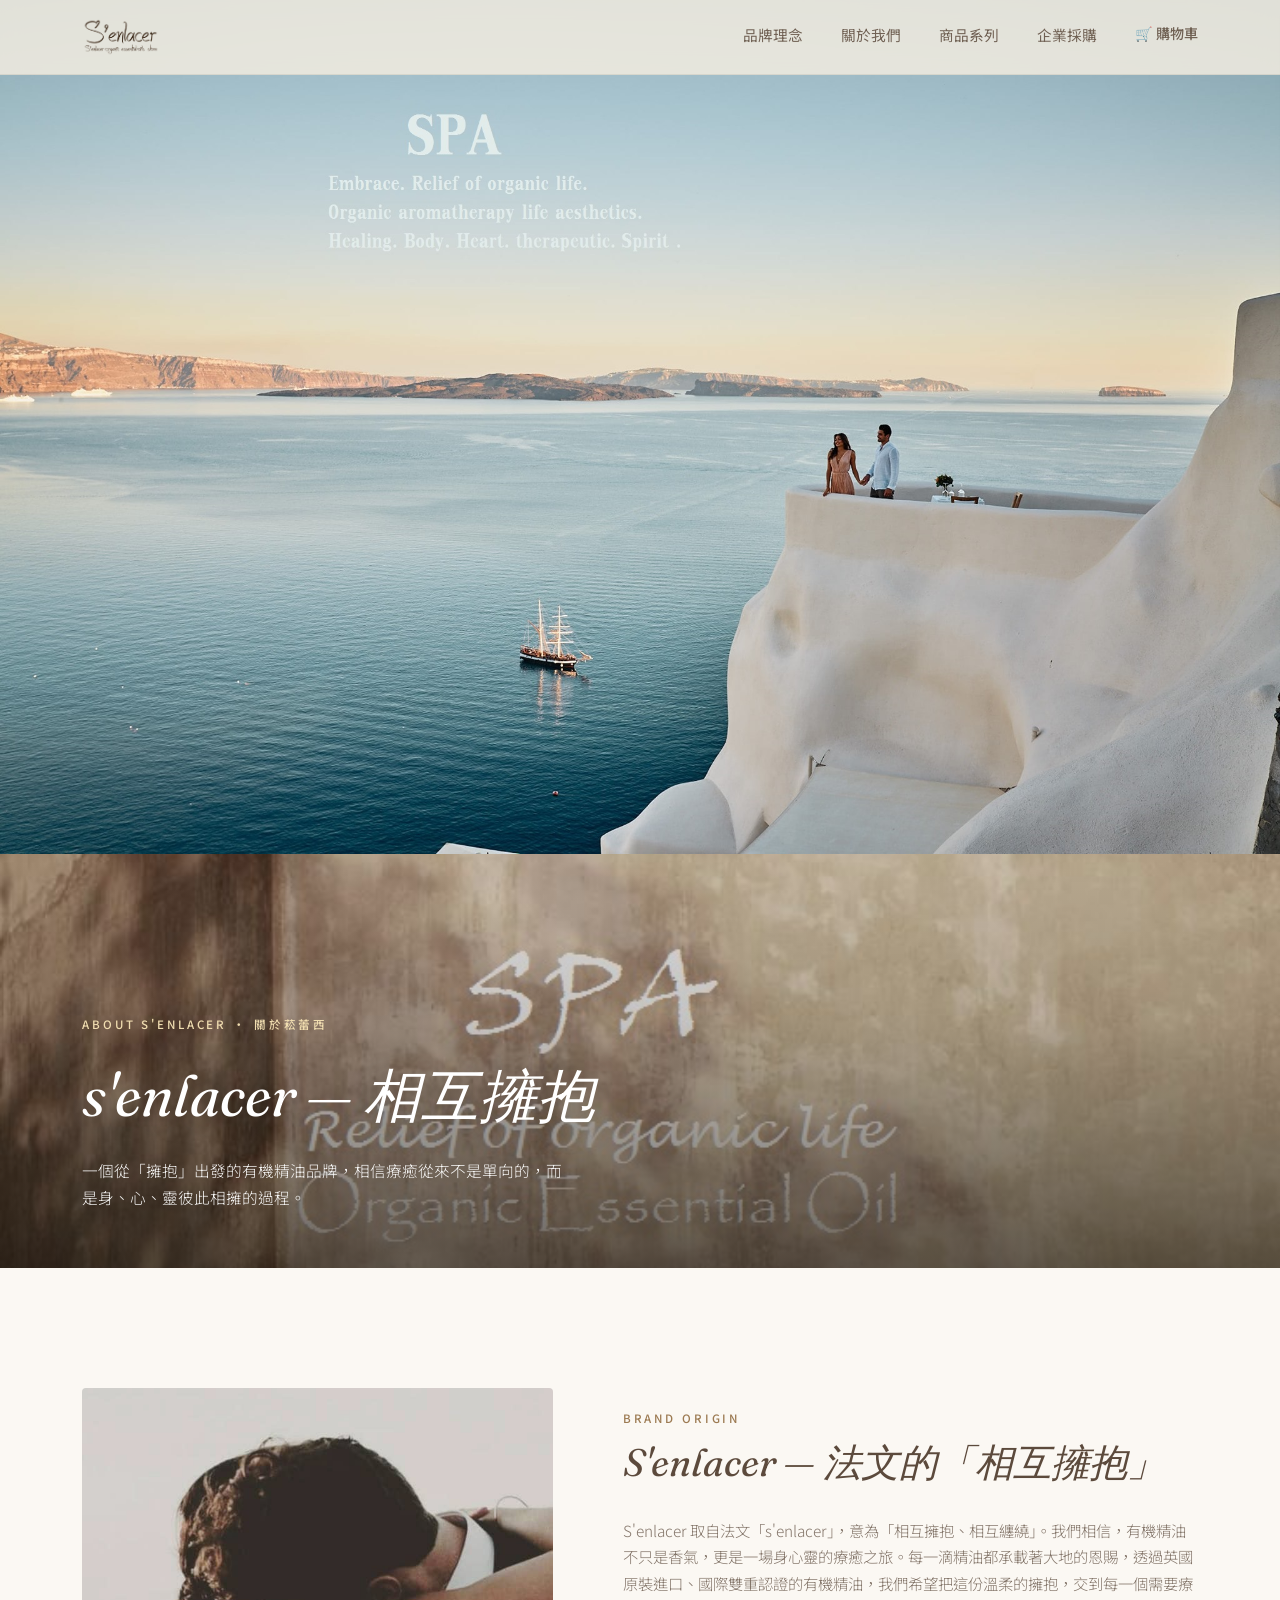
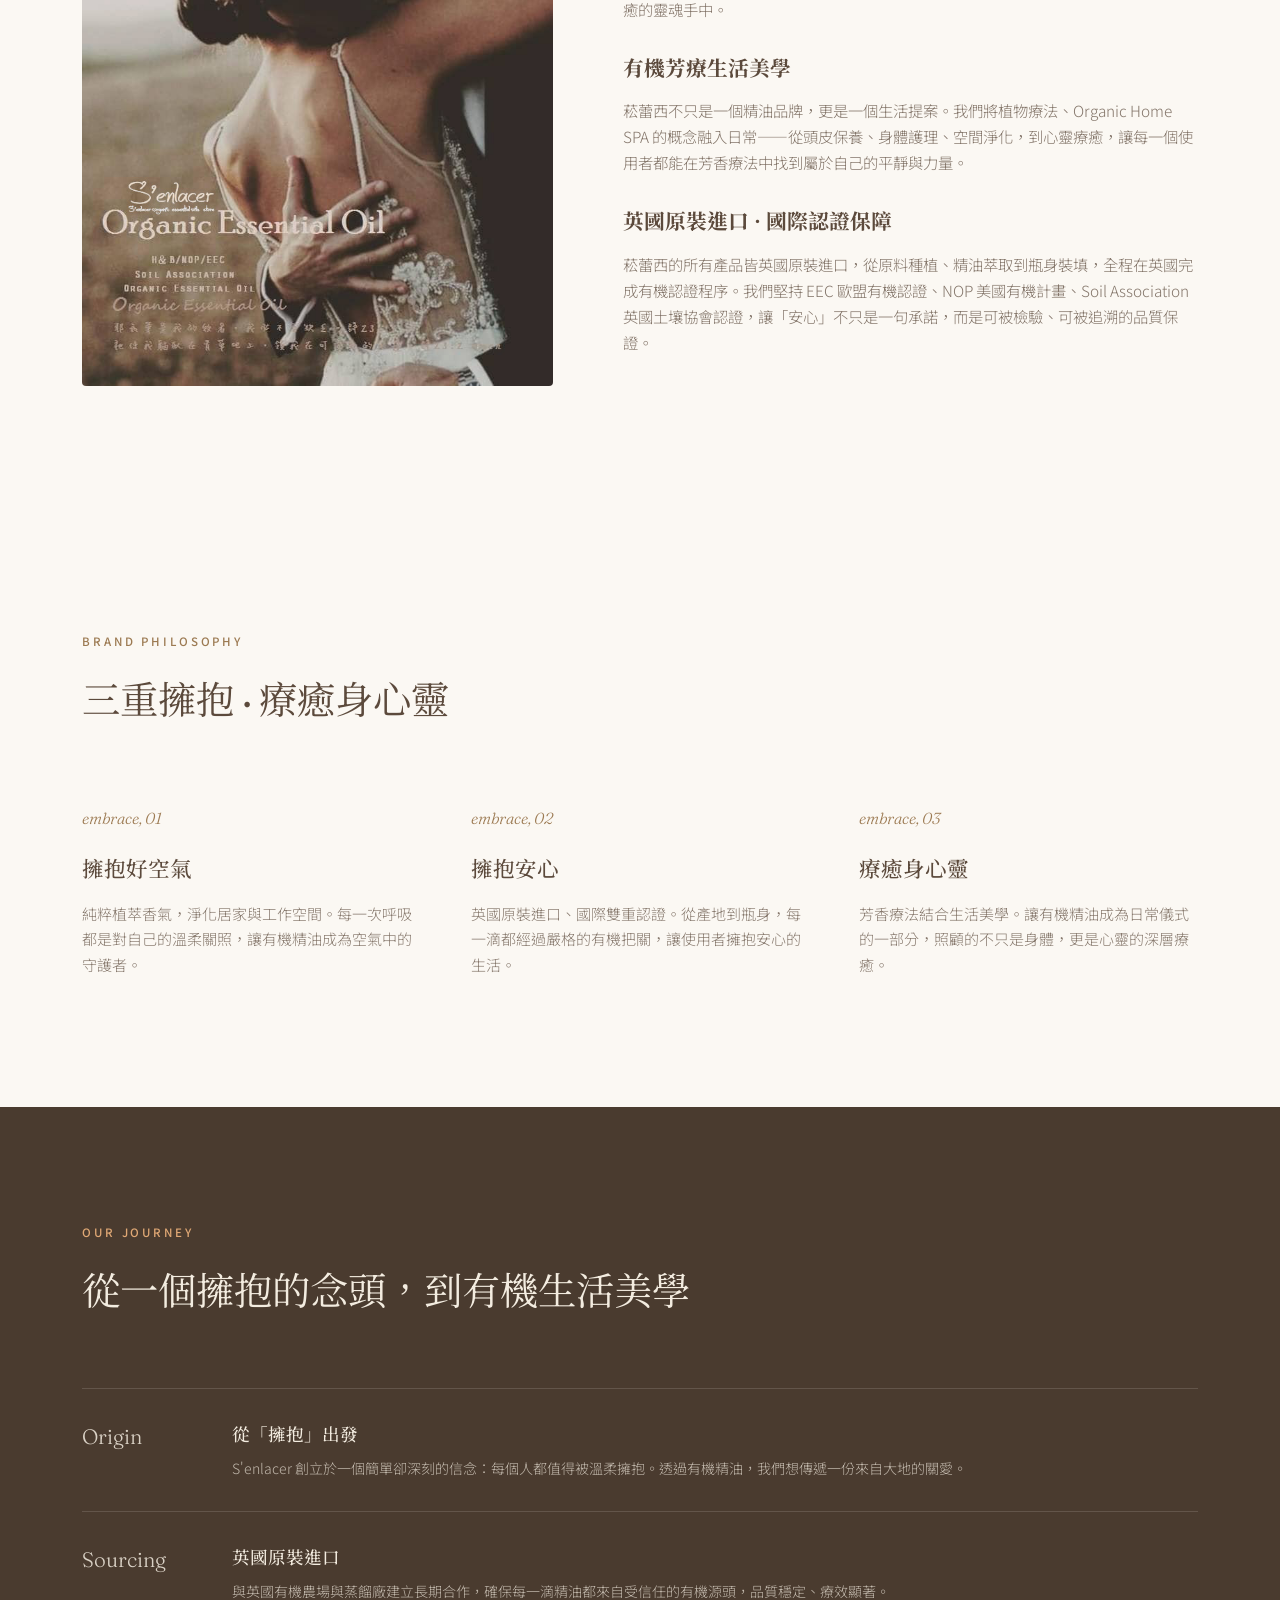
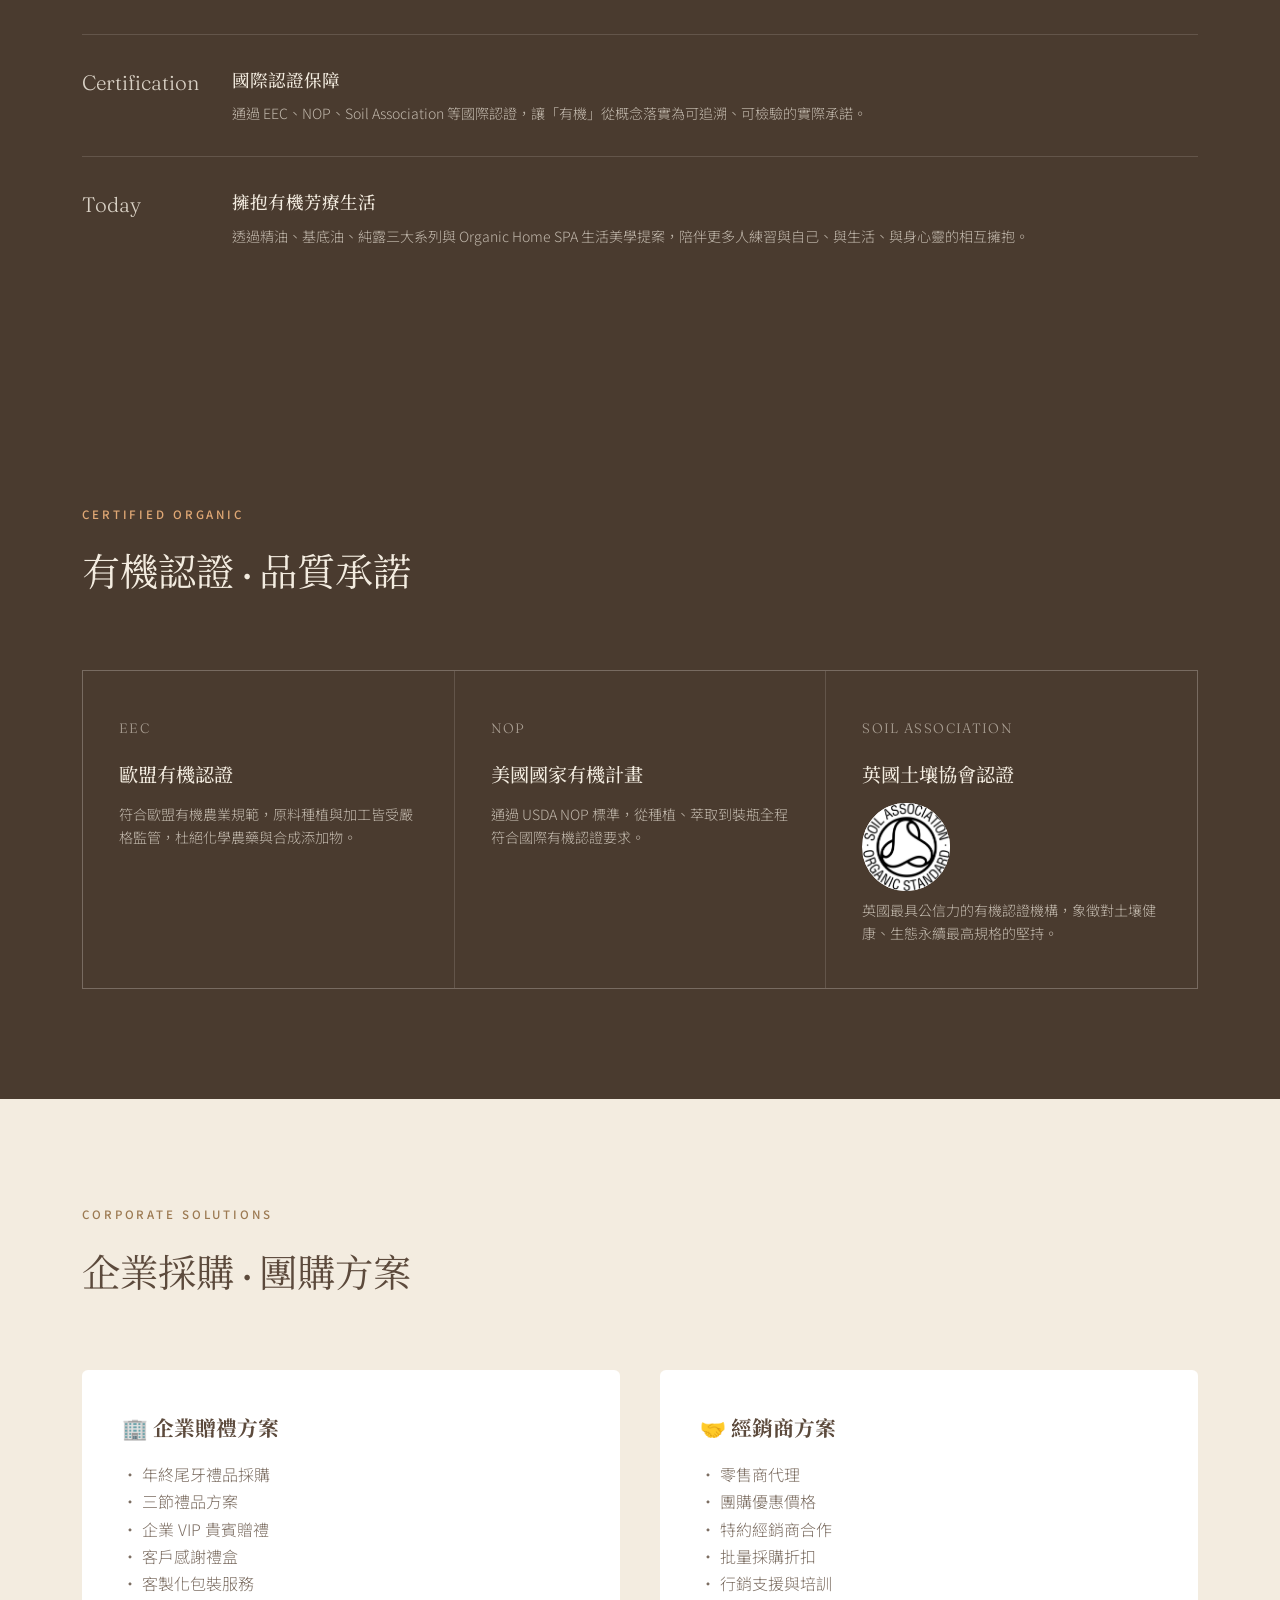
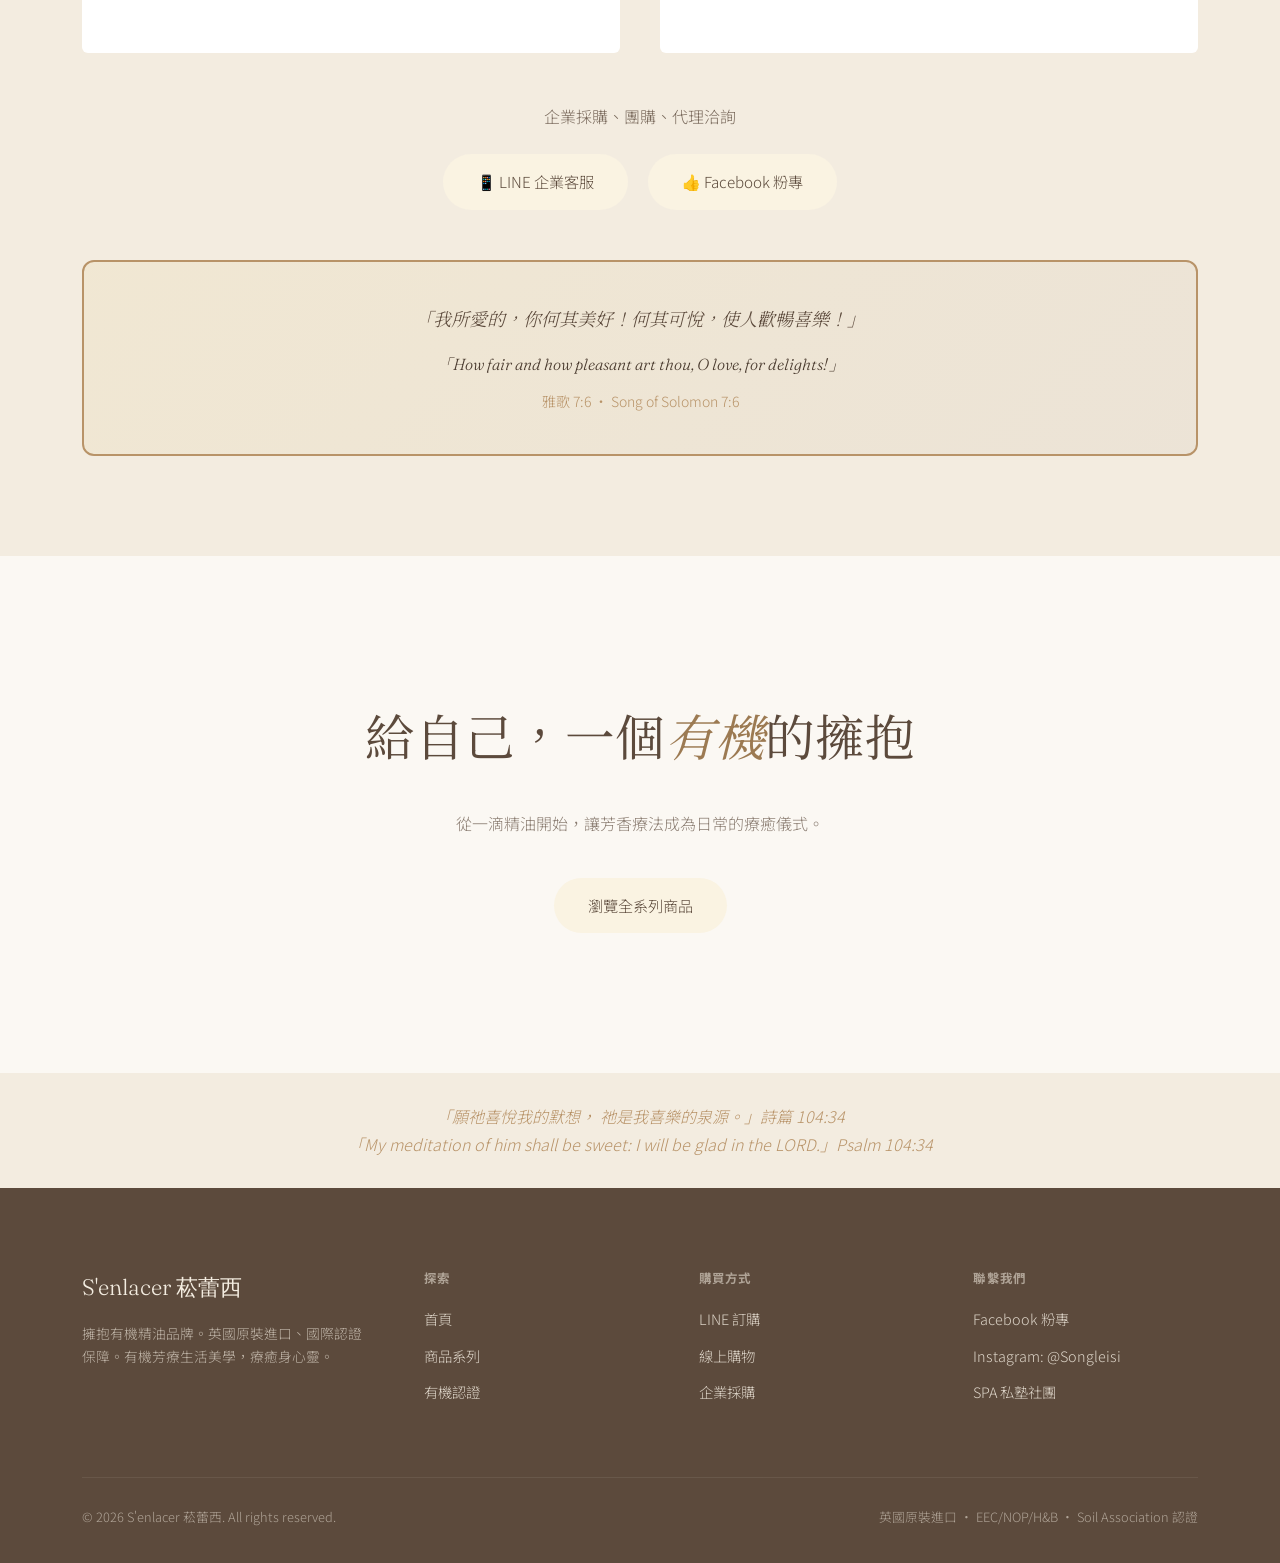
==== commit 8bb7271c: "Add files via upload Signed-off-by: Lacie <love.love.lacie@gmail.com>" ====
--- a/about.html
+++ b/about.html
@@ -30,7 +30,6 @@
       <a href="index.html#philosophy">品牌理念</a>
       <a href="about.html">關於我們</a>
       <a href="products.html">商品系列</a>
-      <a href="father-day-88.html" style="color:#B89368;font-weight:700;">88父親節</a>
       <a href="index.html#origin">企業採購</a>
       <a href="javascript:void(0)" onclick="toggleCart()" id="cart-nav-link" style="position:relative;">🛒 購物車<span class="cart-nav-badge" style="display:none;position:absolute;top:-8px;right:-14px;background:#B97A5A;color:#fff;width:18px;height:18px;border-radius:50%;align-items:center;justify-content:center;font-size:.68rem;font-weight:bold;"></span></a>
     </div>
@@ -40,7 +39,6 @@
 
 </header>
 
-<div style="background:linear-gradient(90deg,#B89368,#9C7A52);color:#fff;text-align:center;padding:18px;font-weight:600;letter-spacing:.06em;"><a href="father-day-88.html" style="color:#fff;text-decoration:none;">🎁 88父親節限定優惠 6/28~8/8 | 有機精油任選單支 $88 →</a></div>
 
 <section class="page-banner bg-boho">
   <div class="page-banner-inner">
@@ -221,7 +219,6 @@
         <h5>探索</h5>
         <a href="landing.html">首頁</a>
         <a href="products.html">商品系列</a>
-      <a href="father-day-88.html" style="color:#B89368;font-weight:700;">88父親節</a>
         <a href="about.html#certs">有機認證</a>
       </div>
       <div class="foot-col">
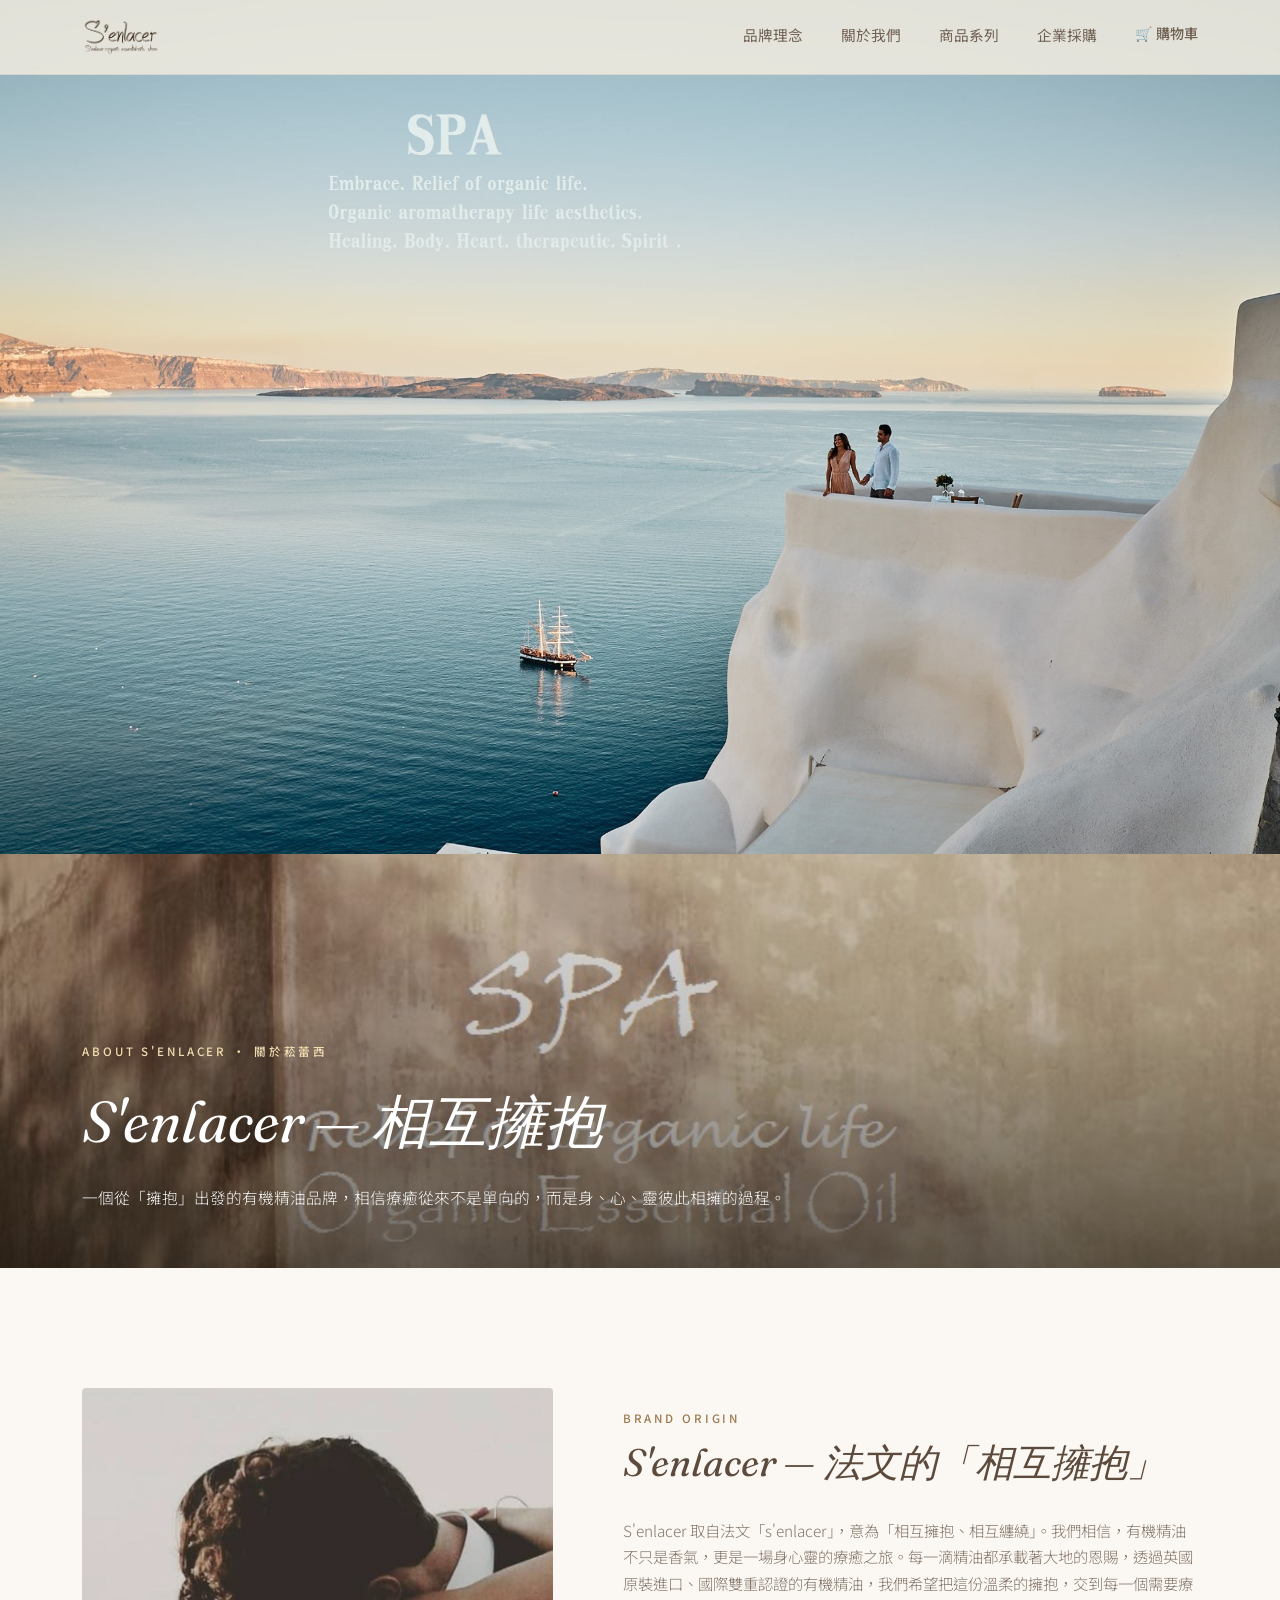
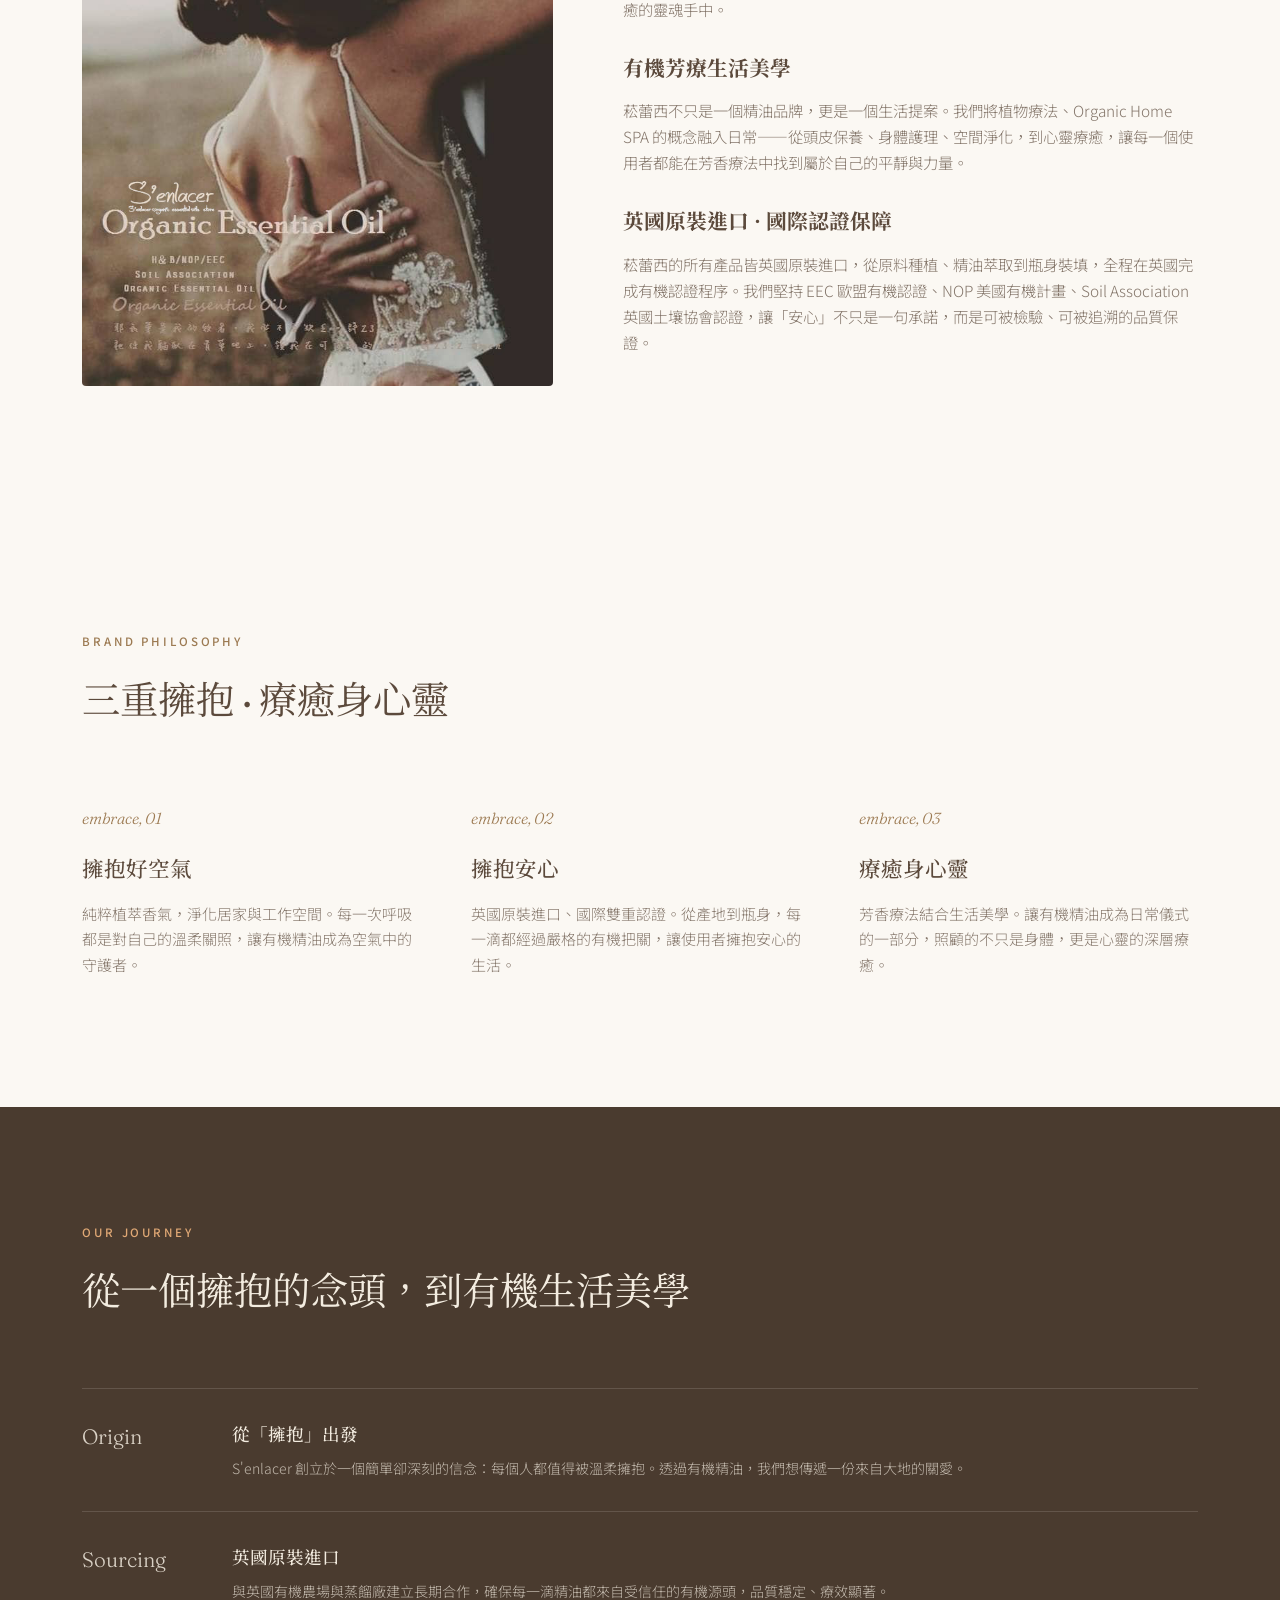
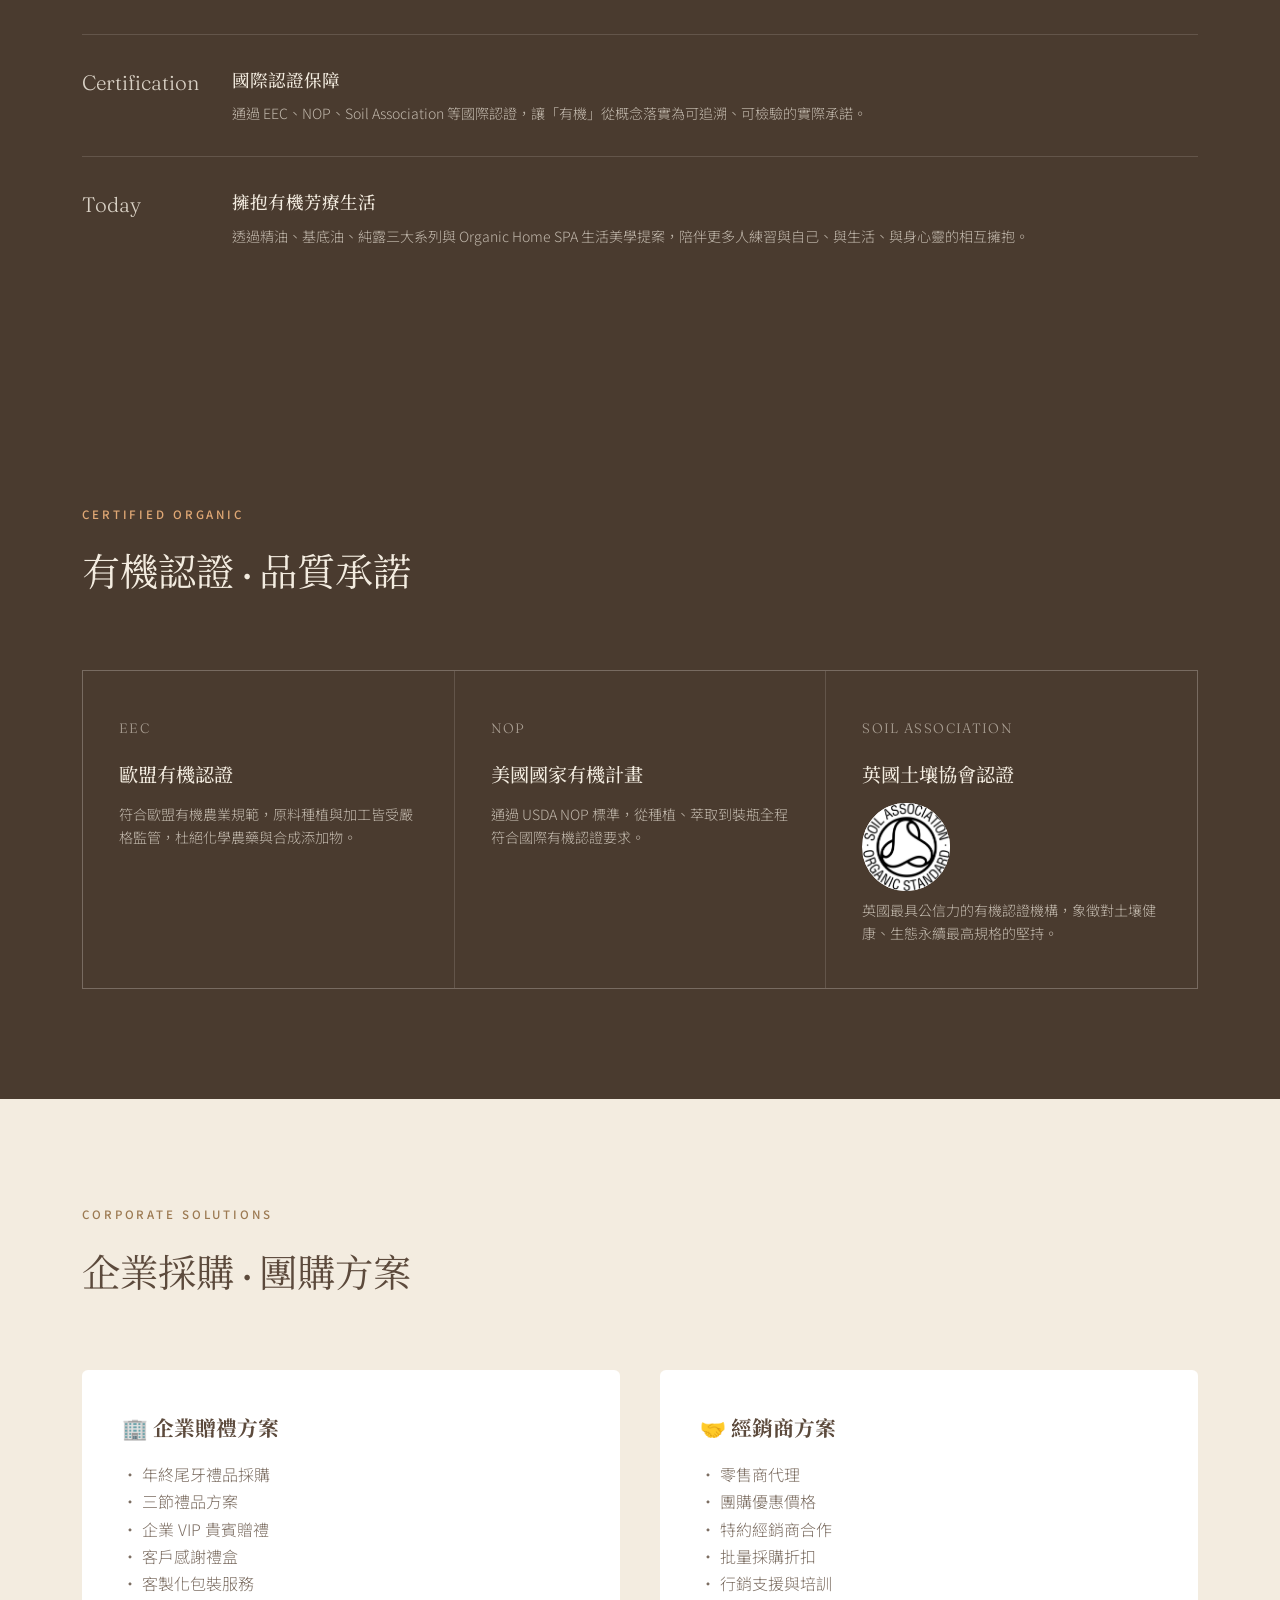
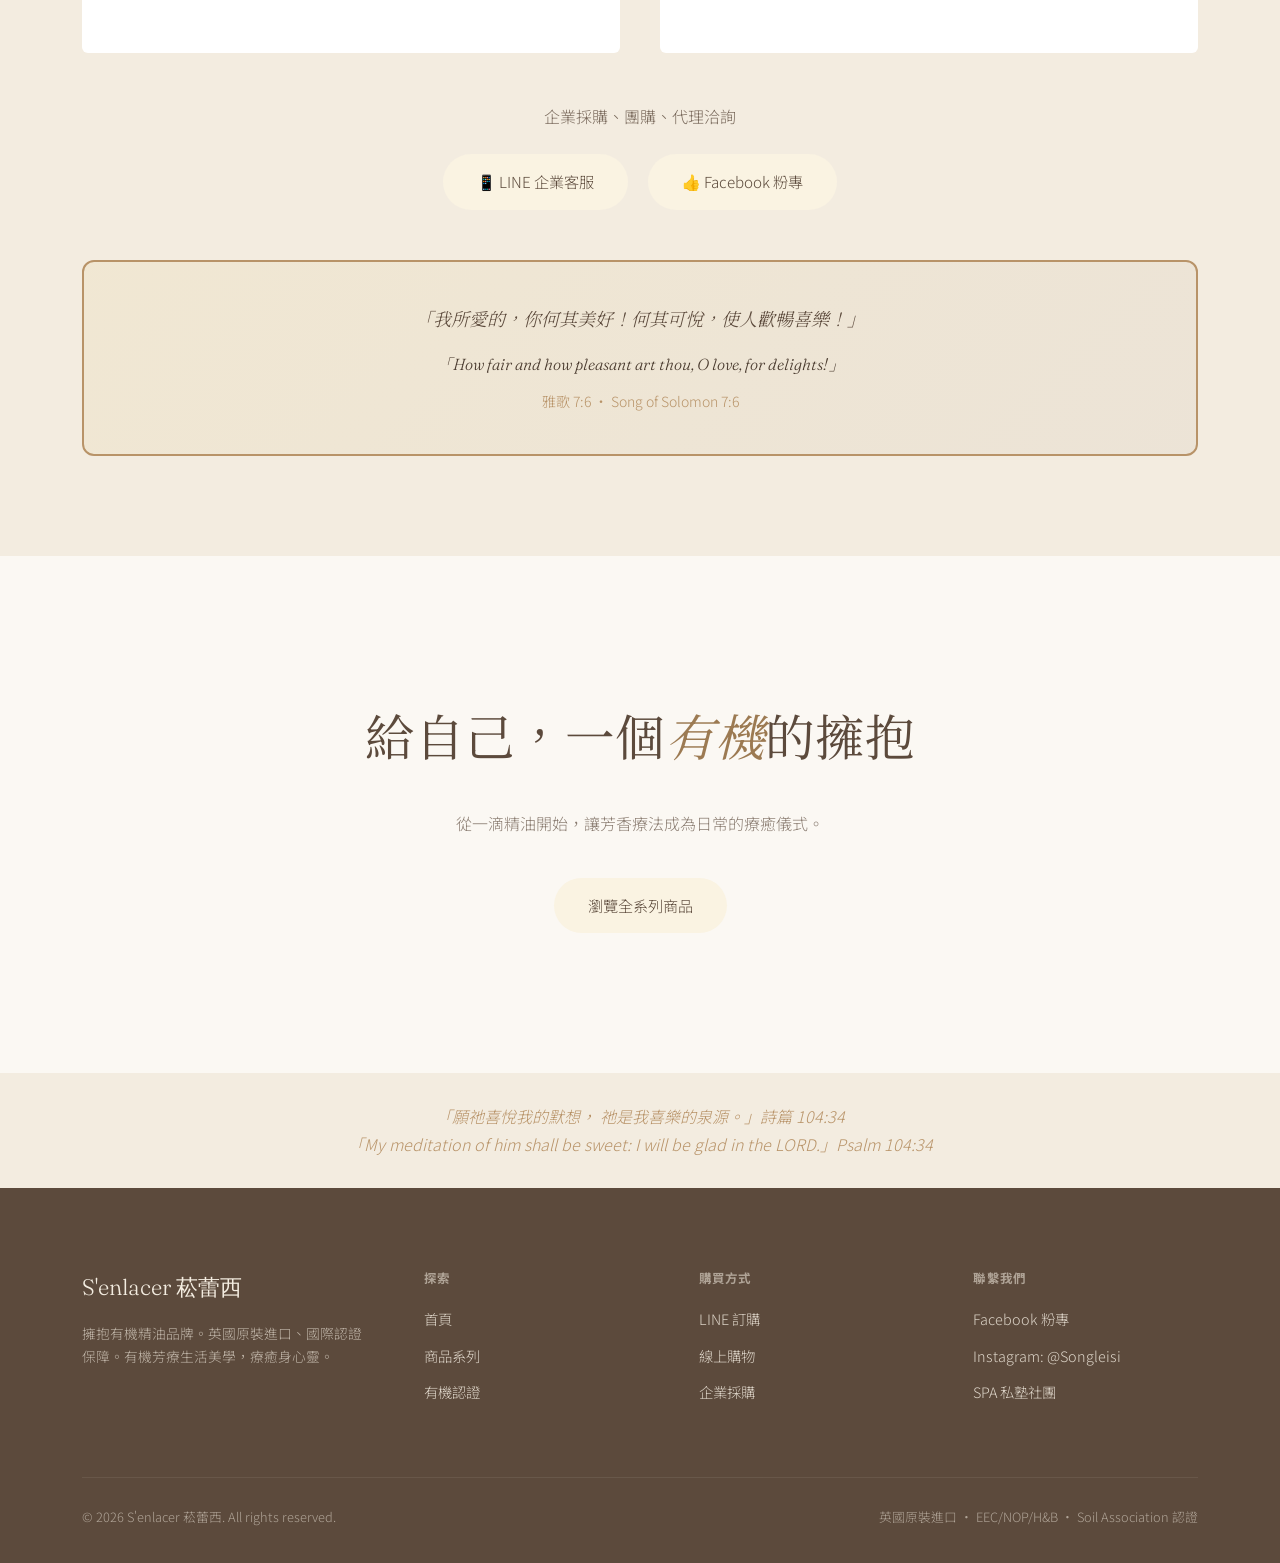
==== commit 2a65e787: "Add files via upload Signed-off-by: Lacie <love.love.lacie@gmail.com>" ====
--- a/about.html
+++ b/about.html
@@ -43,7 +43,7 @@
 <section class="page-banner bg-boho">
   <div class="page-banner-inner">
     <span class="eyebrow">ABOUT S'ENLACER · 關於菘蕾西</span>
-    <h1 style="color:#fff;">s'enlacer — 相互擁抱</h1>
+    <h1 style="color:#fff;">S'enlacer — 相互擁抱</h1>
     <p style="color:#fff;opacity:.95;">一個從「擁抱」出發的有機精油品牌，相信療癒從來不是單向的，而是身、心、靈彼此相擁的過程。</p>
   </div>
 </section>
@@ -178,7 +178,7 @@
     </div>
     <div style="text-align:center;margin-top:50px;">
       <p style="font-size:1rem;opacity:.8;margin-bottom:24px;">企業採購、團購、代理洽詢</p>
-      <a href="https://lin.ee/t9Hj7ef" target="_blank" class="btn-primary">📱 LINE 企業客服</a>
+      <a href="https://lin.ee/9zUQhq9" target="_blank" class="btn-primary">📱 LINE 企業客服</a>
       <a href="https://www.facebook.com/senlacer" target="_blank" class="btn-primary" style="margin-left:16px;">👍 Facebook 粉專</a>
     </div>
 
@@ -223,7 +223,7 @@
       </div>
       <div class="foot-col">
         <h5>購買方式</h5>
-        <a href="https://lin.ee/t9Hj7ef" target="_blank">LINE 訂購</a>
+        <a href="https://lin.ee/9zUQhq9" target="_blank">LINE 訂購</a>
         <a href="products.html">線上購物</a>
         <a href="about.html#certs">企業採購</a>
       </div>
--- a/styles.css
+++ b/styles.css
@@ -45,7 +45,7 @@
 @media (max-width:860px){.pillars{grid-template-columns:1fr;gap:46px;}
 }
 .featured{position:relative;background:var(--white);}
-.featured-photo{position:relative;min-height:560px;background:url('cedarwood-product-real.jpg') center 60%/cover no-repeat;display:flex;align-items:flex-end;}
+.featured-photo{position:relative;aspect-ratio:1707/958;min-height:280px;background:url('cedarwood-product-real.jpg') center/cover no-repeat;display:flex;align-items:flex-end;}
 .featured-photo::before{content:'';position:absolute;inset:0;background:linear-gradient(180deg,rgba(20,14,6,0) 35%,rgba(20,14,6,.55) 100%);}
 .featured-inner{position:relative;z-index:2;padding:48px 32px 56px;max-width:1180px;margin:0 auto;width:100%;}
 .featured-inner .eyebrow{color:#F0DDB0;}
@@ -111,7 +111,8 @@
 .page-banner-inner{position:relative;z-index:2;padding:0 32px 56px;max-width:1180px;margin:0 auto;width:100%;}
 .page-banner .eyebrow{color:#F0DDB0;}
 .page-banner h1{font-family:'Fraunces',serif;font-style:italic;font-weight:400;color:#F2E6CB;font-size:clamp(2.2rem,5vw,3.6rem);margin-top:10px;text-shadow:0 4px 30px rgba(0,0,0,.25);}
-.page-banner p{color:#F2E6CB;opacity:.85;max-width:480px;margin-top:14px;font-size:.98rem;}
+.page-banner p{color:#F2E6CB;opacity:.85;max-width:760px;margin-top:14px;font-size:.98rem;}
+@media (max-width:640px){.page-banner p{max-width:480px;}}
 .catalog{padding:100px 0;background:var(--linen);}
 .cat-tabs{display:flex;gap:14px;margin-bottom:54px;flex-wrap:wrap;}
 .cat-tab{font-size:.85rem;padding:9px 20px;border-radius:999px;border:1px solid rgba(74,63,48,.25);opacity:.75;}
@@ -140,7 +141,8 @@
 @media (max-width:860px){.about-story .wrap{grid-template-columns:1fr;}
 }
 .timeline{padding:110px 0;background:var(--soil);color:var(--linen);}
-.timeline .sec-head{color:var(--linen);}
+.timeline .sec-head{color:var(--linen);max-width:800px;}
+@media (max-width:640px){.timeline .sec-head{max-width:620px;}}
 .timeline .eyebrow{color:#E0A875;}
 .tl-row{display:grid;grid-template-columns:120px 1fr;gap:30px;padding:30px 0;border-top:1px solid rgba(241,236,224,.15);}
 .tl-row:first-of-type{border-top:none;margin-top:40px;}
@@ -264,6 +266,34 @@
 .promo-head{text-align:center;padding:60px 20px 20px;background:var(--linen);}
 .promo-head h2{font-family:'Fraunces',serif;font-style:italic;font-size:2rem;color:var(--ink);margin-bottom:8px;}
 .promo-head p{color:var(--sage);font-size:.95rem;}
+
+/* promotion.html 上方感性引言 */
+.promo-intro{background:var(--soil);color:var(--linen);padding:80px 20px 64px;text-align:center;}
+.promo-intro .wrap{max-width:760px;}
+.promo-intro h2{font-family:'Fraunces',serif;font-style:italic;font-weight:400;font-size:clamp(1.6rem,3.2vw,2.3rem);color:var(--linen);margin-bottom:26px;}
+.promo-intro p{font-size:.98rem;line-height:1.9;opacity:.92;margin-bottom:18px;}
+.promo-intro-tags{display:flex;justify-content:center;gap:28px;flex-wrap:wrap;margin:30px 0;padding:24px 0;border-top:1px solid rgba(243,236,224,.18);border-bottom:1px solid rgba(243,236,224,.18);}
+.promo-intro-tags span{font-family:'Noto Serif TC',serif;font-size:.92rem;color:#F0DDB0;letter-spacing:.04em;}
+.promo-intro-close{font-family:'Fraunces',serif;font-style:italic;color:#F0DDB0;font-size:1.05rem;margin-top:26px;}
+
+/* promotion.html 商品精選 Spotlight */
+.promo-feature{background:var(--white);padding:70px 20px;}
+.promo-feature-inner{display:grid;grid-template-columns:.85fr 1.15fr;gap:56px;align-items:center;max-width:1100px;}
+.promo-feature-img{width:100%;height:100%;max-height:560px;object-fit:cover;border-radius:14px;display:block;box-shadow:0 12px 40px rgba(92,74,60,.18);}
+.promo-feature-text h3{font-family:'Fraunces',serif;font-size:1.7rem;color:var(--ink);font-weight:600;line-height:1.4;margin:14px 0 6px;}
+.promo-feature-text .promo-en-lg{display:inline-block;font-size:.95rem;font-style:italic;color:var(--sage);font-weight:400;margin-top:6px;}
+.promo-feature-quote{font-family:'Noto Serif TC',serif;font-size:1rem;color:var(--amber-deep);line-height:1.8;margin:14px 0;padding-left:16px;border-left:2px solid var(--amber);}
+.promo-feature-specs{list-style:none;margin:22px 0;padding:0;font-size:.92rem;color:var(--ink);opacity:.88;line-height:2;}
+.promo-feature-price{font-size:1.35rem;color:var(--amber-deep);font-weight:700;margin:10px 0 16px;}
+.promo-feature-tagline{font-size:.92rem;color:var(--ink);opacity:.85;line-height:1.8;margin-bottom:22px;}
+.promo-feature .promo-btn{width:auto;padding:13px 32px;}
+
+@media (max-width:860px){
+  .promo-feature-inner{grid-template-columns:1fr;gap:32px;}
+  .promo-feature-img{max-height:420px;}
+  .promo-intro{padding:56px 20px 44px;}
+  .promo-intro-tags{gap:16px 24px;}
+}
 .promo-ctas{display:flex;justify-content:center;gap:16px;padding:20px;flex-wrap:wrap;}
 .promo-cta-link{color:var(--amber-deep);font-weight:600;text-decoration:none;font-size:.95rem;transition:color .3s;}
 .promo-cta-link:hover{color:var(--ink);}
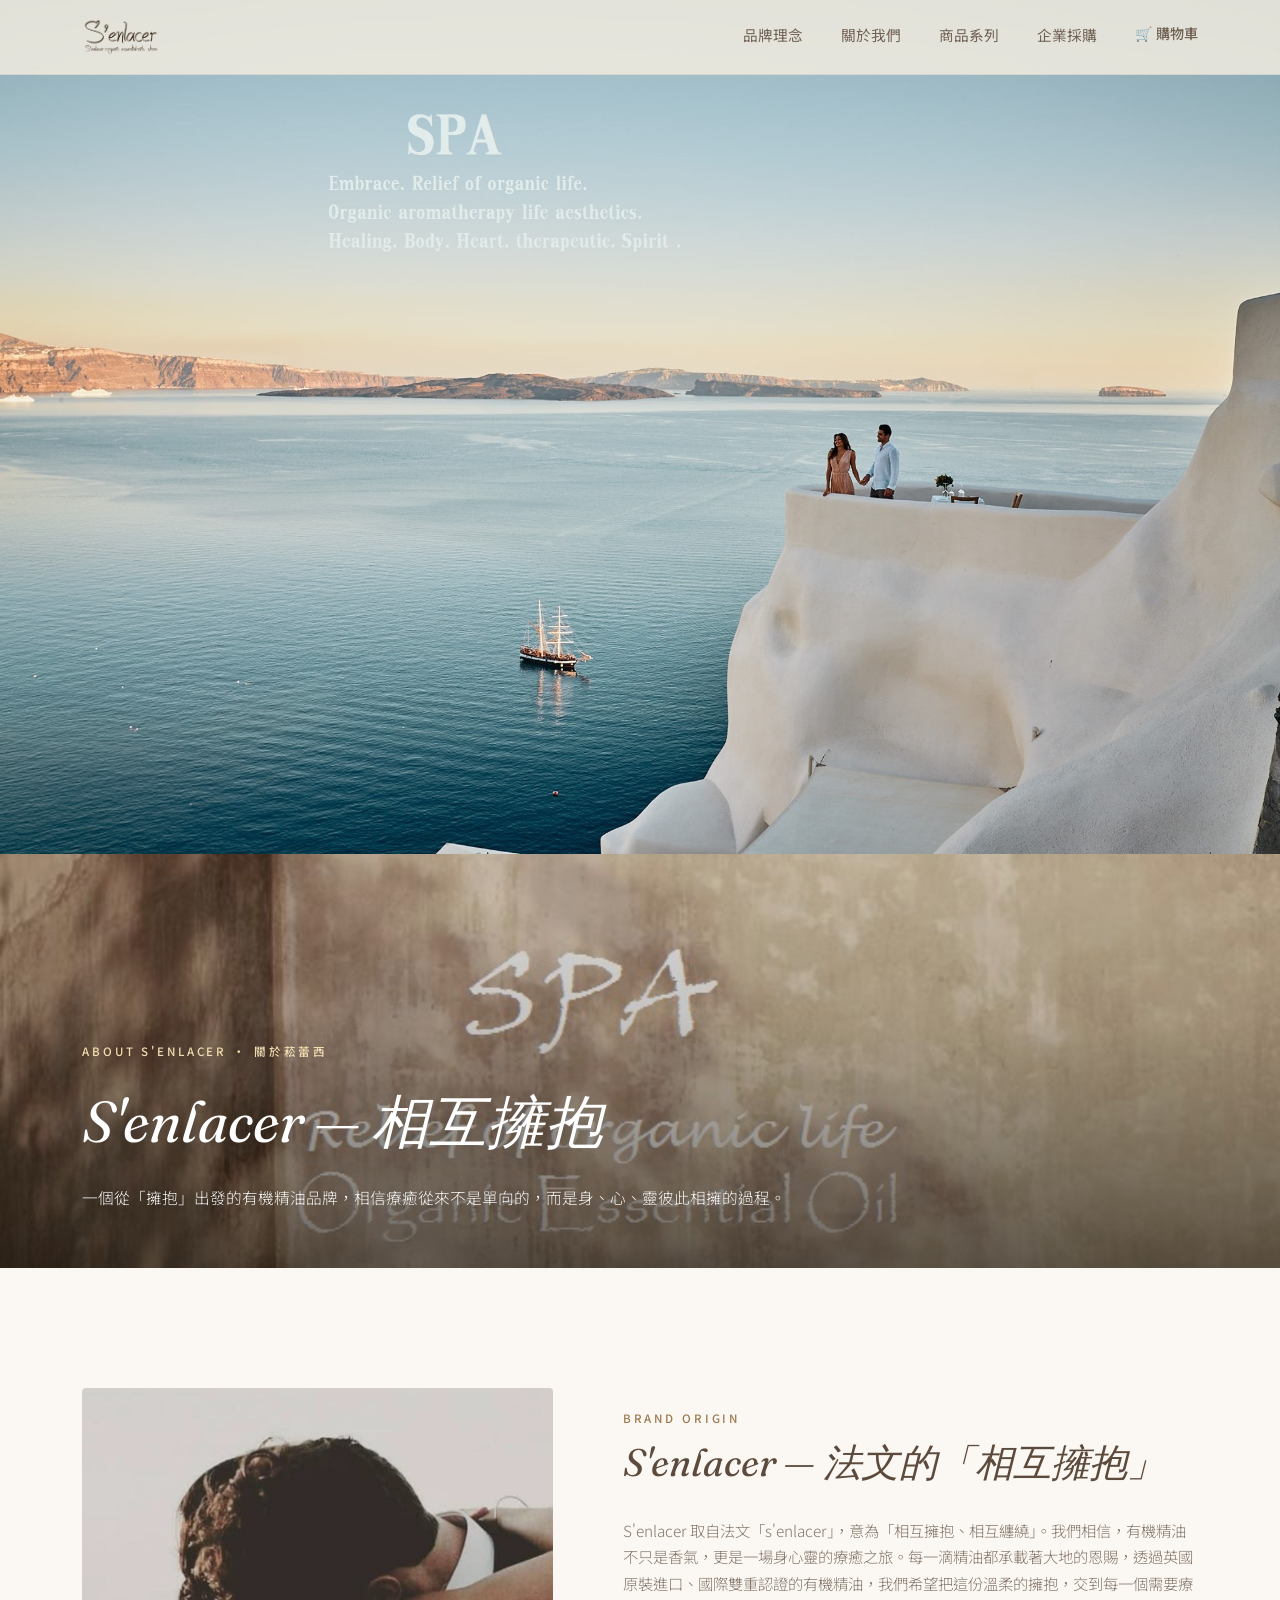
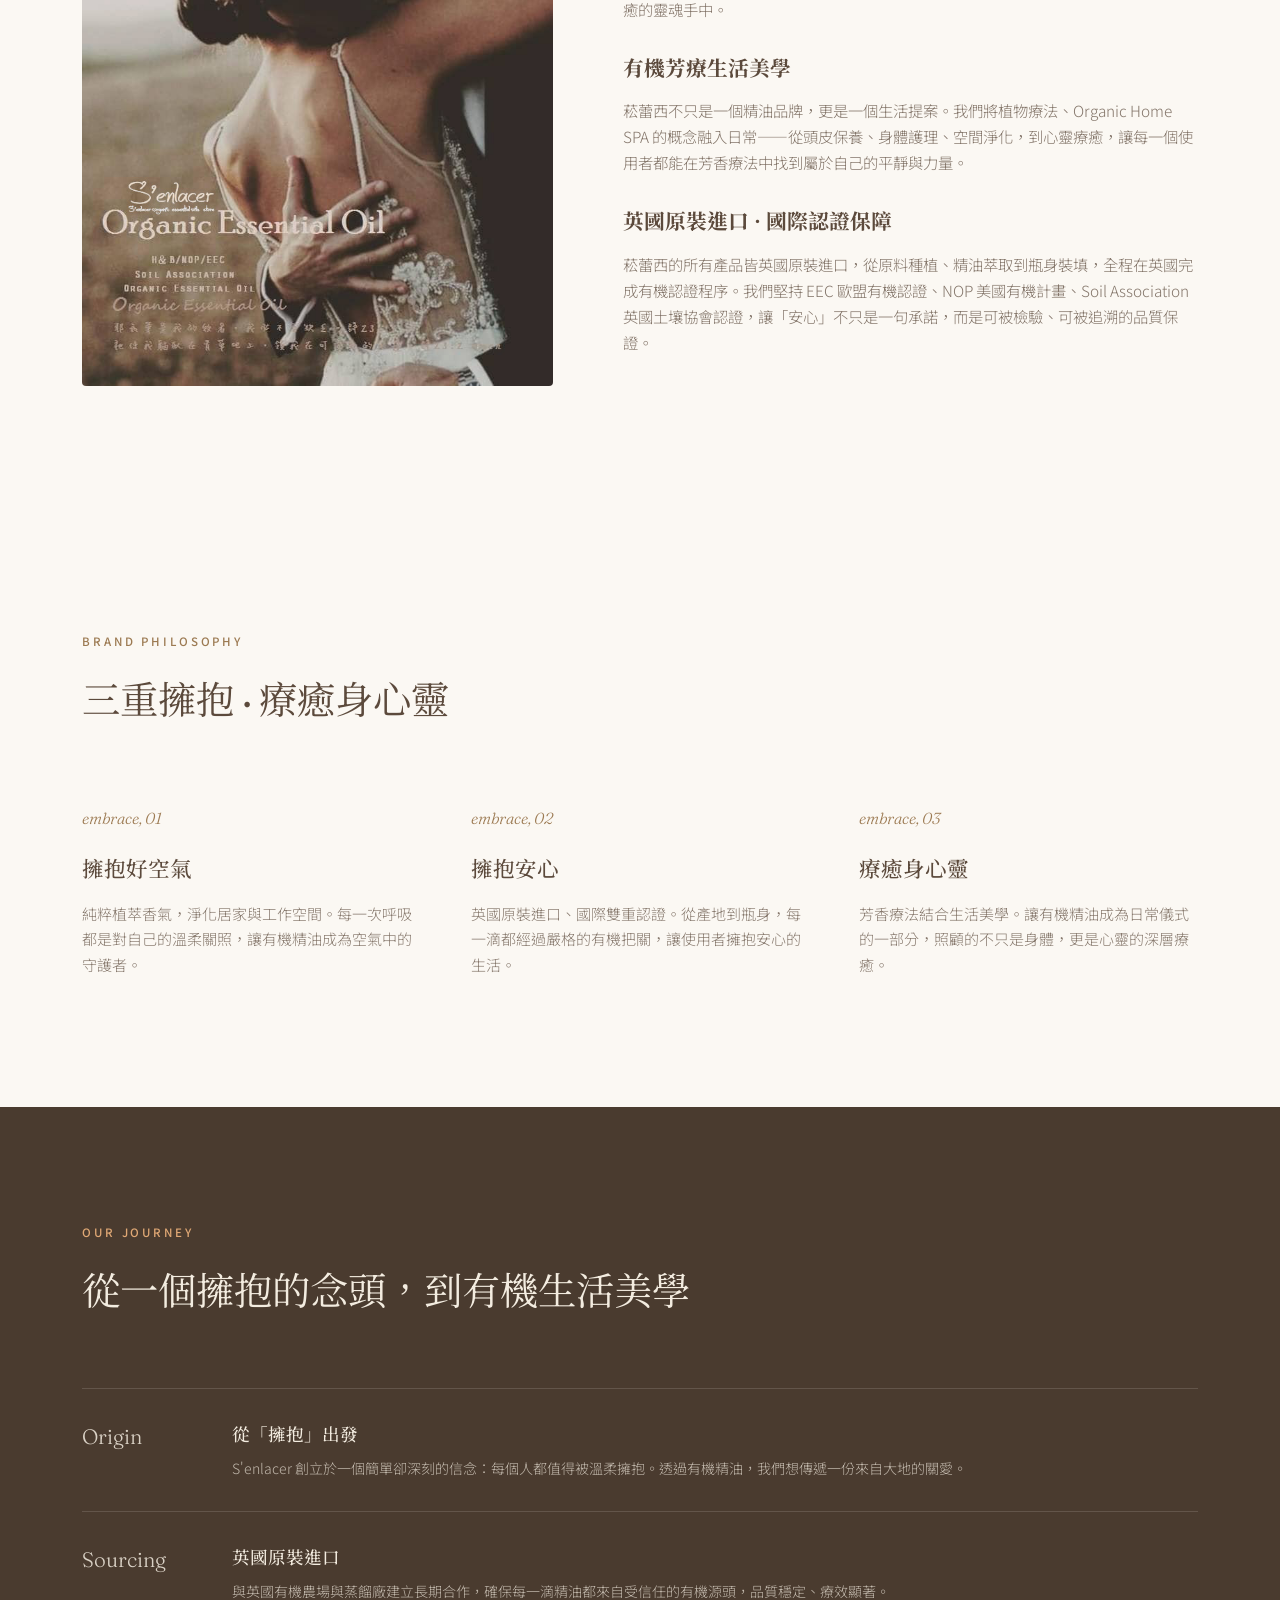
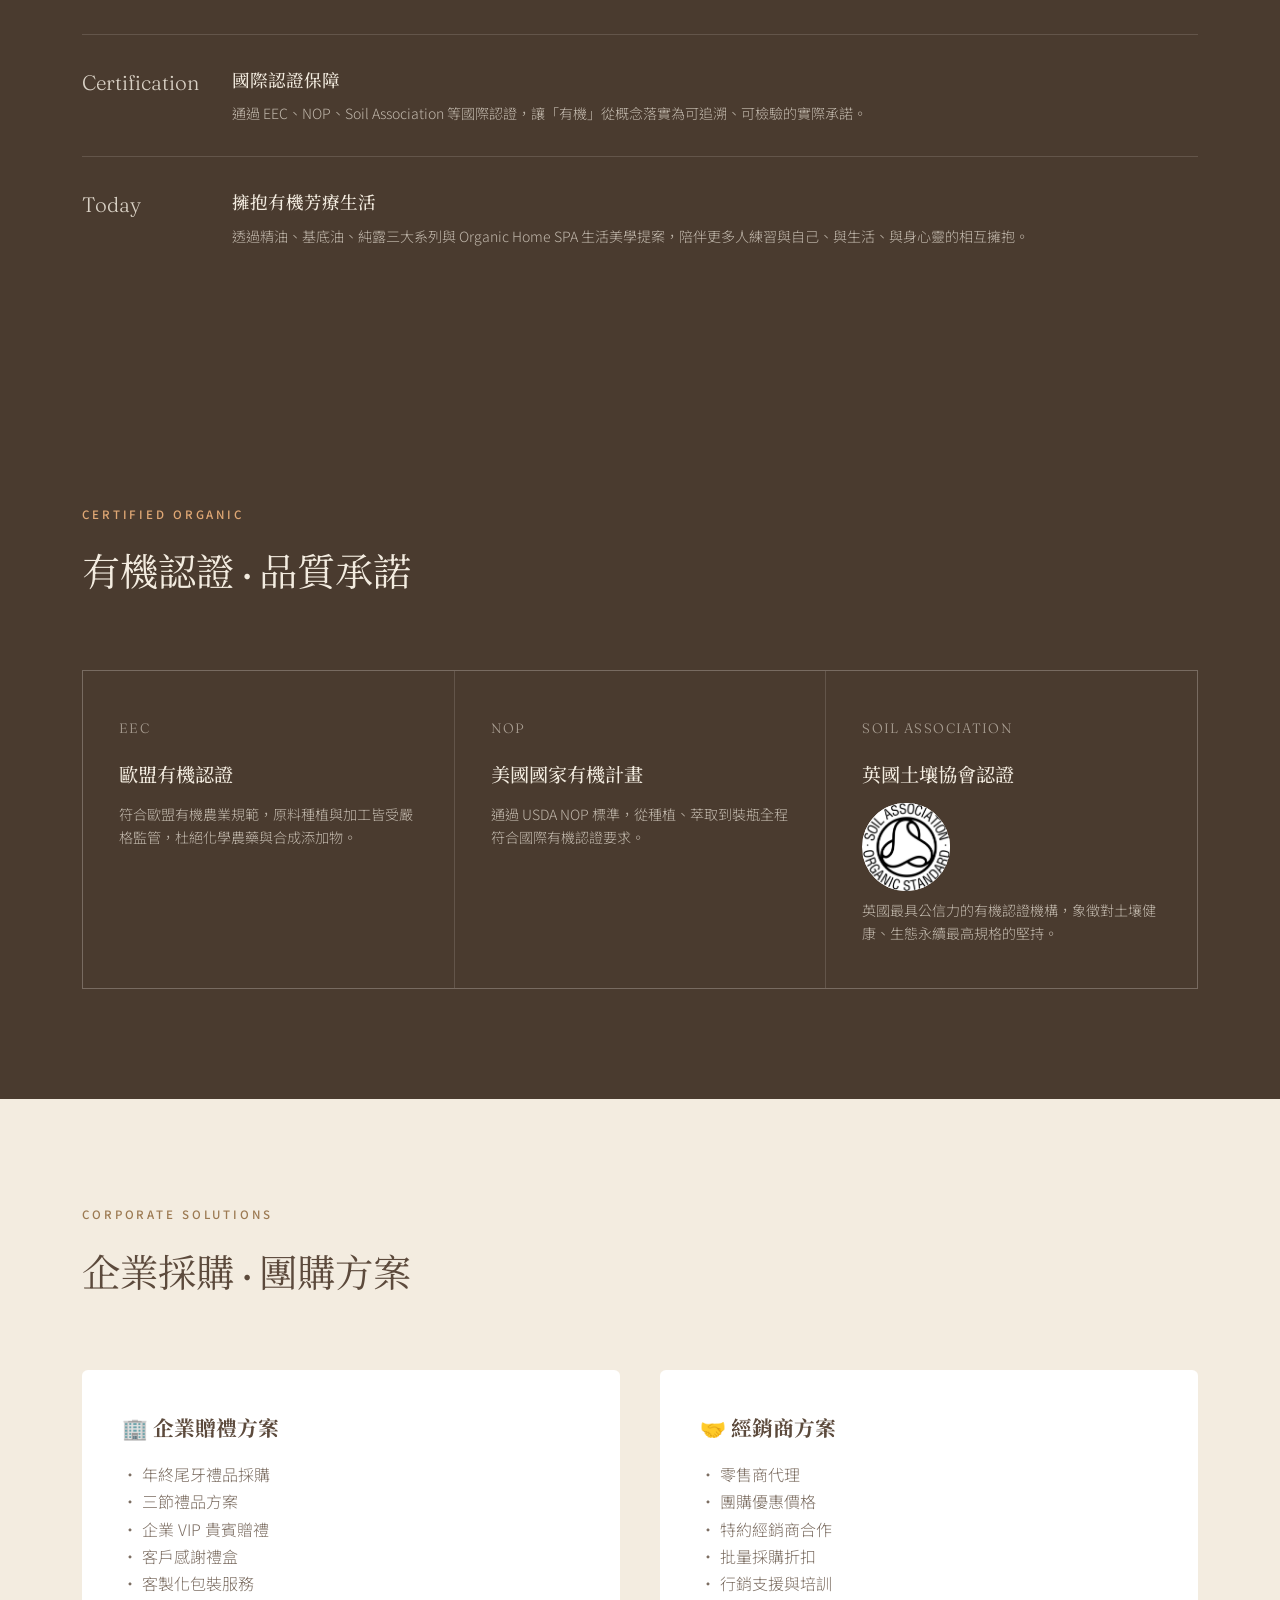
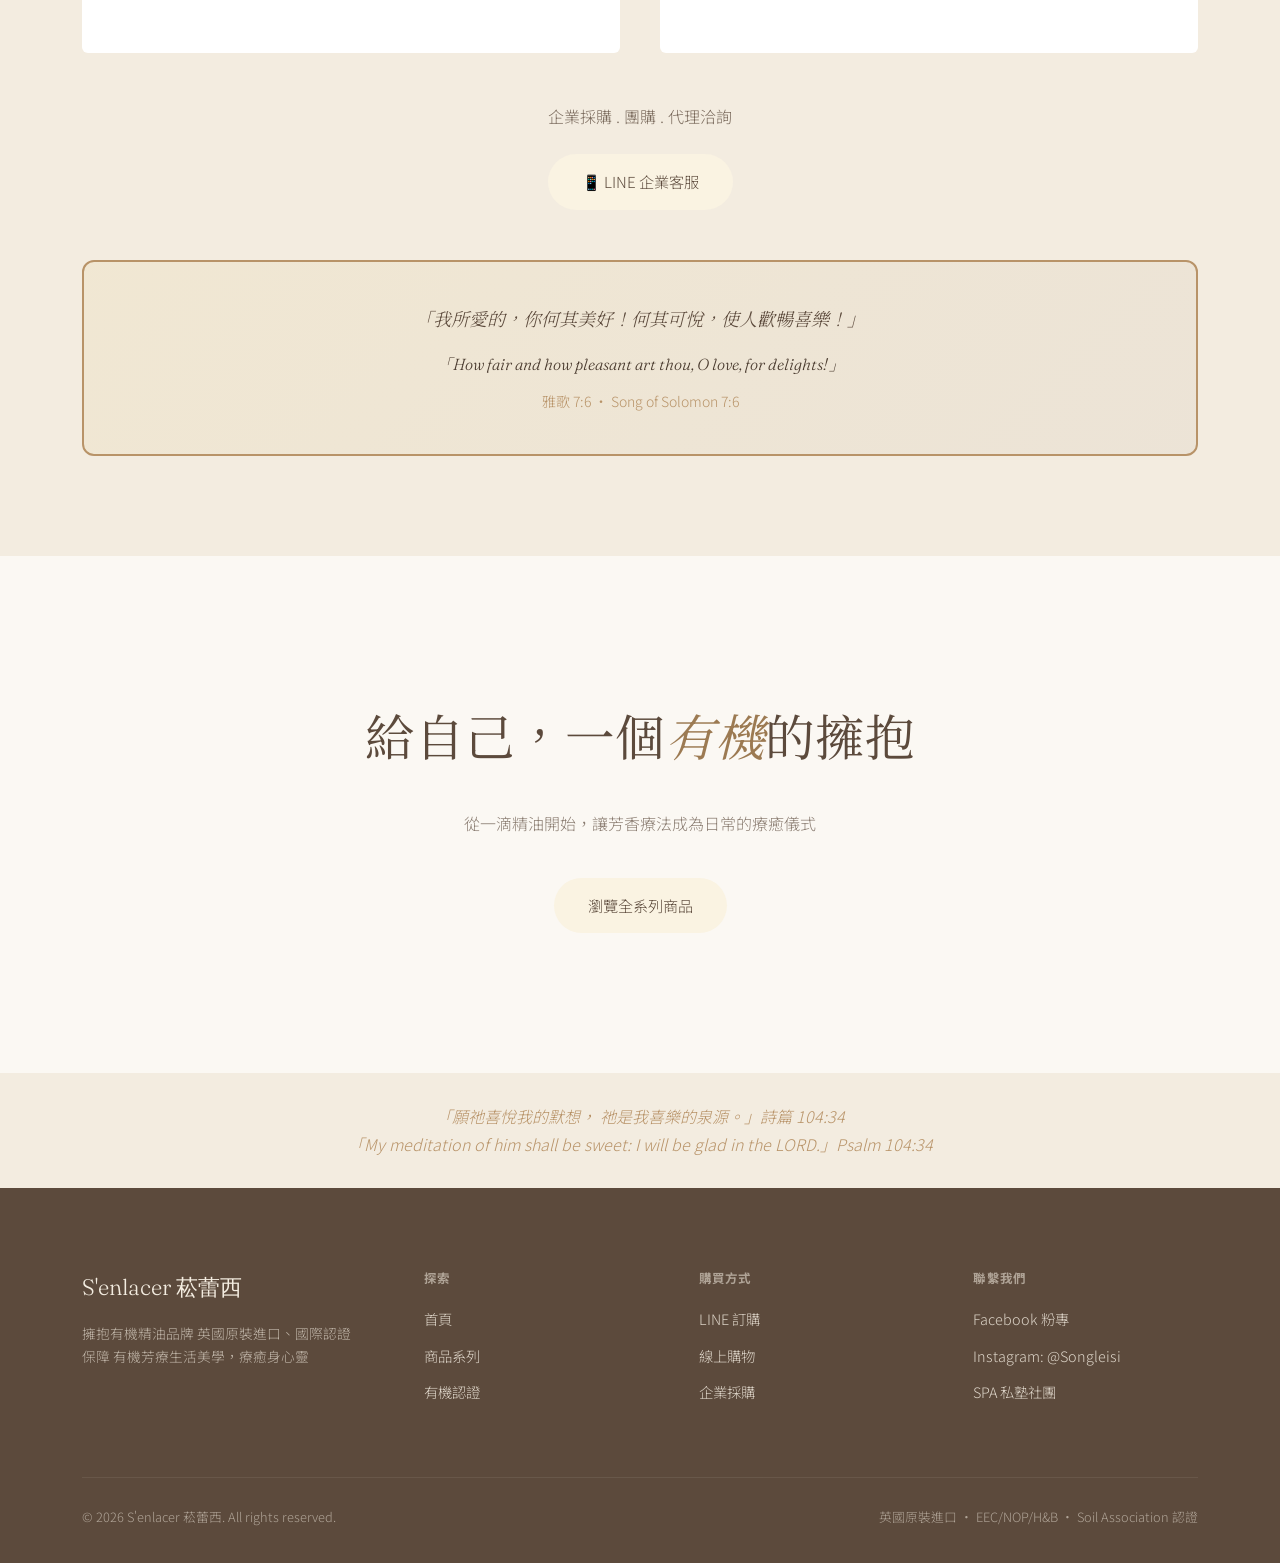
==== commit cf4fa149: "Add files via upload Signed-off-by: Lacie <love.love.lacie@gmail.com>" ====
--- a/about.html
+++ b/about.html
@@ -33,6 +33,7 @@
       <a href="index.html#origin">企業採購</a>
       <a href="javascript:void(0)" onclick="toggleCart()" id="cart-nav-link" style="position:relative;">🛒 購物車<span class="cart-nav-badge" style="display:none;position:absolute;top:-8px;right:-14px;background:#B97A5A;color:#fff;width:18px;height:18px;border-radius:50%;align-items:center;justify-content:center;font-size:.68rem;font-weight:bold;"></span></a>
     </div>
+    <button class="nav-toggle" onclick="toggleMobileNav()" aria-label="開啟選單" aria-expanded="false"><span></span><span></span><span></span></button>
     
   
 </nav>
@@ -177,9 +178,8 @@
       </div>
     </div>
     <div style="text-align:center;margin-top:50px;">
-      <p style="font-size:1rem;opacity:.8;margin-bottom:24px;">企業採購、團購、代理洽詢</p>
+      <p style="font-size:1rem;opacity:.8;margin-bottom:24px;">企業採購 . 團購 . 代理洽詢</p>
       <a href="https://lin.ee/9zUQhq9" target="_blank" class="btn-primary">📱 LINE 企業客服</a>
-      <a href="https://www.facebook.com/senlacer" target="_blank" class="btn-primary" style="margin-left:16px;">👍 Facebook 粉專</a>
     </div>
 
     <!-- 精油美好經文 -->
@@ -199,7 +199,7 @@
 <section class="final-cta">
   <div class="wrap">
     <h2 class="serif">給自己，一個<em>有機</em>的擁抱</h2>
-    <p>從一滴精油開始，讓芳香療法成為日常的療癒儀式。</p>
+    <p>從一滴精油開始，讓芳香療法成為日常的療癒儀式</p>
     <a href="products.html" class="btn-primary">瀏覽全系列商品</a>
   </div>
 </section>
@@ -213,7 +213,7 @@
     <div class="foot-grid">
       <div>
         <div class="foot-logo">S'enlacer 菘蕾西</div>
-        <p>擁抱有機精油品牌。英國原裝進口、國際認證保障。有機芳療生活美學，療癒身心靈。</p>
+        <p>擁抱有機精油品牌 英國原裝進口、國際認證保障 有機芳療生活美學，療癒身心靈</p>
       </div>
       <div class="foot-col">
         <h5>探索</h5>
--- a/styles.css
+++ b/styles.css
@@ -1,4 +1,4 @@
-:root{--ink:#5C4A3C;--soil:#4A3B2F;--amber:#B89368;--amber-deep:#9C7A52;--linen:#F3ECE0;--linen-dim:#E8DFD0;--sage:#8C8169;--white:#FBF8F3;--terracotta:#B97A5A;}
+:root{--ink:#5C4A3C;--soil:#4A3B2F;--soil-soft:#7A6754;--amber:#B89368;--amber-deep:#9C7A52;--linen:#F3ECE0;--linen-dim:#E8DFD0;--sage:#8C8169;--white:#FBF8F3;--terracotta:#B97A5A;}
 *{margin:0;padding:0;box-sizing:border-box;}
 html{scroll-behavior:smooth;}
 body{background:var(--linen);color:var(--ink);font-family:'Noto Sans TC','Inter',sans-serif;font-weight:300;line-height:1.7;-webkit-font-smoothing:antialiased;overflow-x:hidden;}
@@ -17,8 +17,23 @@
 .navlinks a:hover::after{width:100%;}
 .cta-btn{border:1px solid var(--ink);padding:9px 22px;border-radius:999px;font-size:.85rem;transition:all .3s;white-space:nowrap;}
 .cta-btn:hover{background:var(--ink);color:var(--linen);}
-@media (max-width:860px){.navlinks{display:none;}
-}
+
+/* 漢堡選單按鈕（手機版導覽） */
+.nav-toggle{display:none;background:none;border:none;cursor:pointer;padding:6px;flex-direction:column;justify-content:center;gap:5px;z-index:60;}
+.nav-toggle span{display:block;width:24px;height:2px;background:var(--ink);border-radius:2px;transition:transform .3s,opacity .3s;}
+.nav-toggle.active span:nth-child(1){transform:translateY(7px) rotate(45deg);}
+.nav-toggle.active span:nth-child(2){opacity:0;}
+.nav-toggle.active span:nth-child(3){transform:translateY(-7px) rotate(-45deg);}
+
+@media (max-width:860px){
+  nav{position:relative;}
+  .nav-toggle{display:flex;}
+  .navlinks{display:none;position:absolute;top:100%;left:0;right:0;flex-direction:column;gap:0;background:var(--linen);border-bottom:1px solid rgba(43,52,36,.08);box-shadow:0 12px 24px rgba(43,34,20,.1);padding:6px 0;}
+  .navlinks.mobile-open{display:flex;}
+  .navlinks a{padding:15px 32px;opacity:1;width:100%;}
+  .navlinks a::after{display:none;}
+}
+
 .hero{position:relative;min-height:100vh;display:flex;align-items:flex-end;overflow:hidden;background:url('spa-santorini-embrace-correct.jpg') center 35%/cover no-repeat;}
 .hero::before{content:'';position:absolute;inset:0;background:linear-gradient(0deg,rgba(20,14,6,.62) 0%,rgba(20,14,6,.12) 45%,rgba(20,14,6,.05) 70%);}
 .hero-grid{position:relative;z-index:2;width:100%;padding-bottom:90px;}
@@ -268,8 +283,8 @@
 .promo-head p{color:var(--sage);font-size:.95rem;}
 
 /* promotion.html 上方感性引言 */
-.promo-intro{background:var(--soil);color:var(--linen);padding:80px 20px 64px;text-align:center;}
-.promo-intro .wrap{max-width:760px;}
+.promo-intro{background:var(--soil-soft);color:var(--linen);padding:80px 20px 64px;text-align:center;}
+.promo-intro .wrap{max-width:820px;}
 .promo-intro h2{font-family:'Fraunces',serif;font-style:italic;font-weight:400;font-size:clamp(1.6rem,3.2vw,2.3rem);color:var(--linen);margin-bottom:26px;}
 .promo-intro p{font-size:.98rem;line-height:1.9;opacity:.92;margin-bottom:18px;}
 .promo-intro-tags{display:flex;justify-content:center;gap:28px;flex-wrap:wrap;margin:30px 0;padding:24px 0;border-top:1px solid rgba(243,236,224,.18);border-bottom:1px solid rgba(243,236,224,.18);}
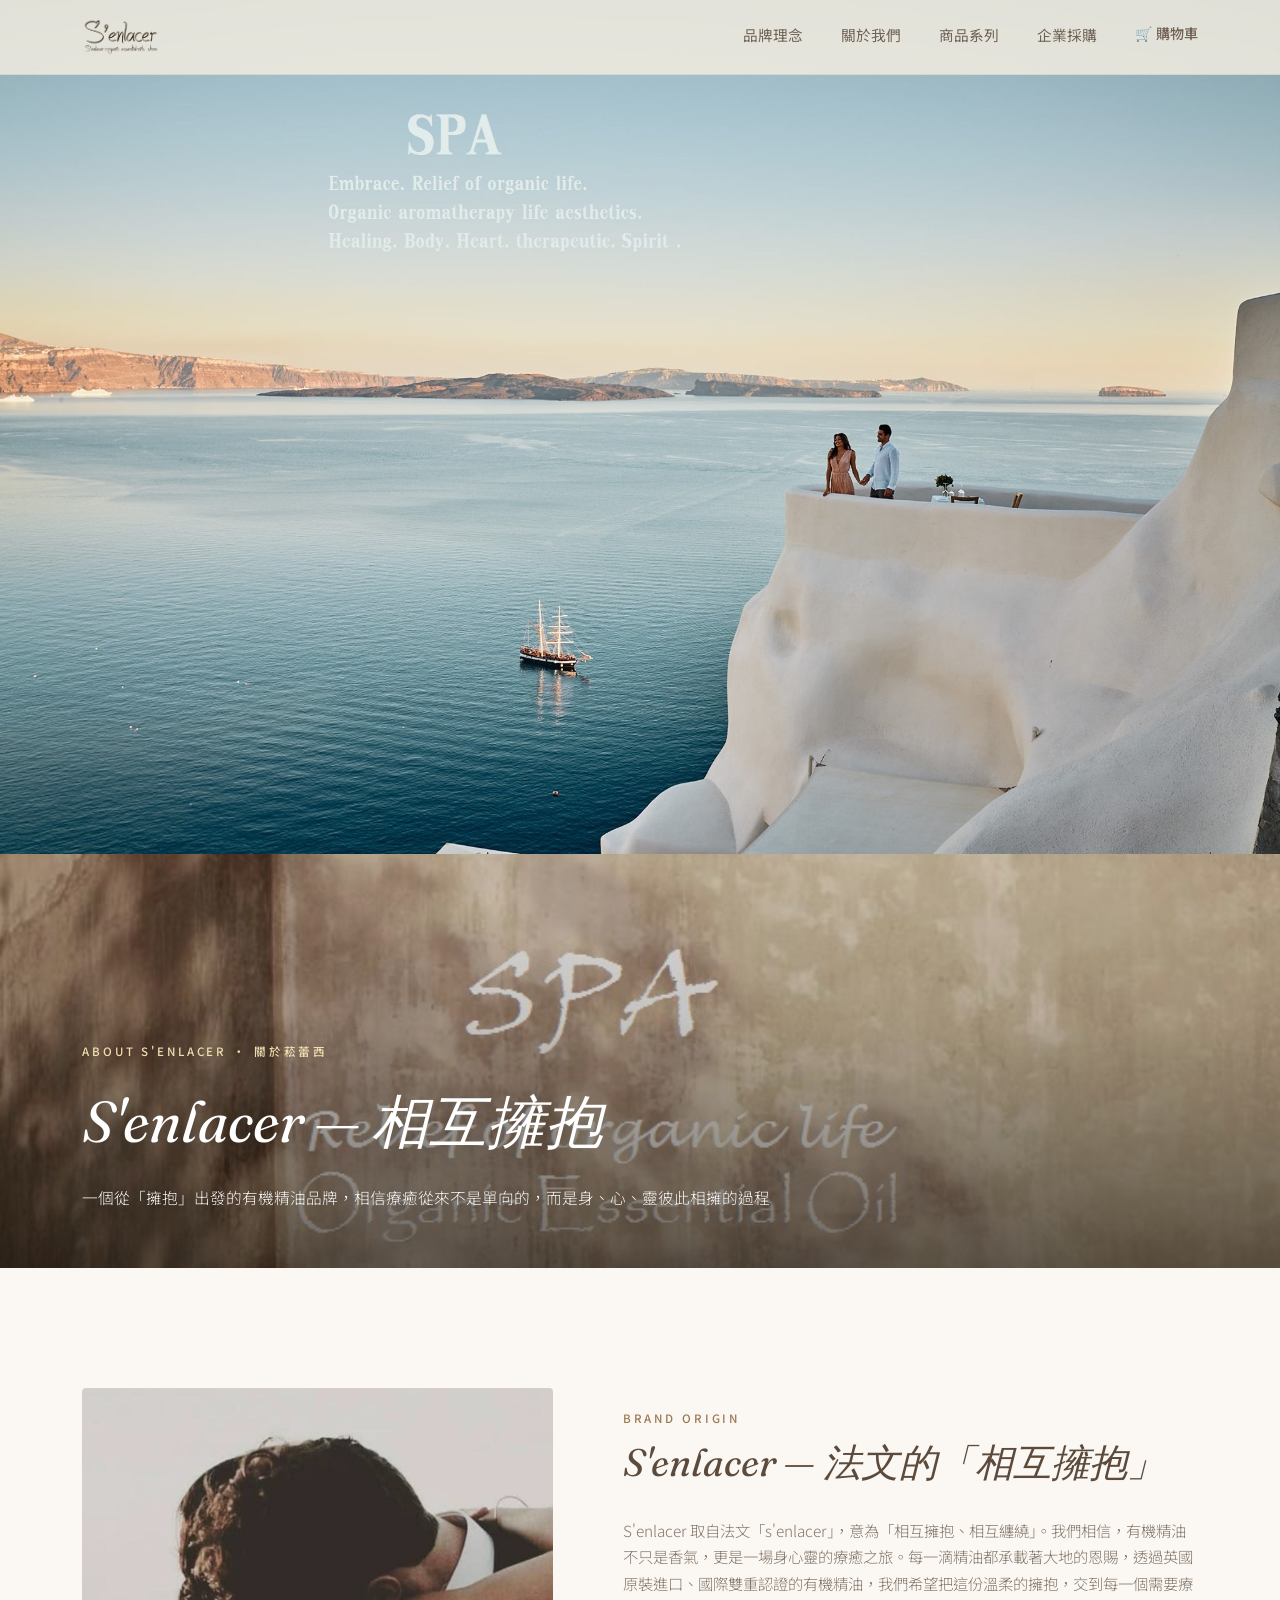
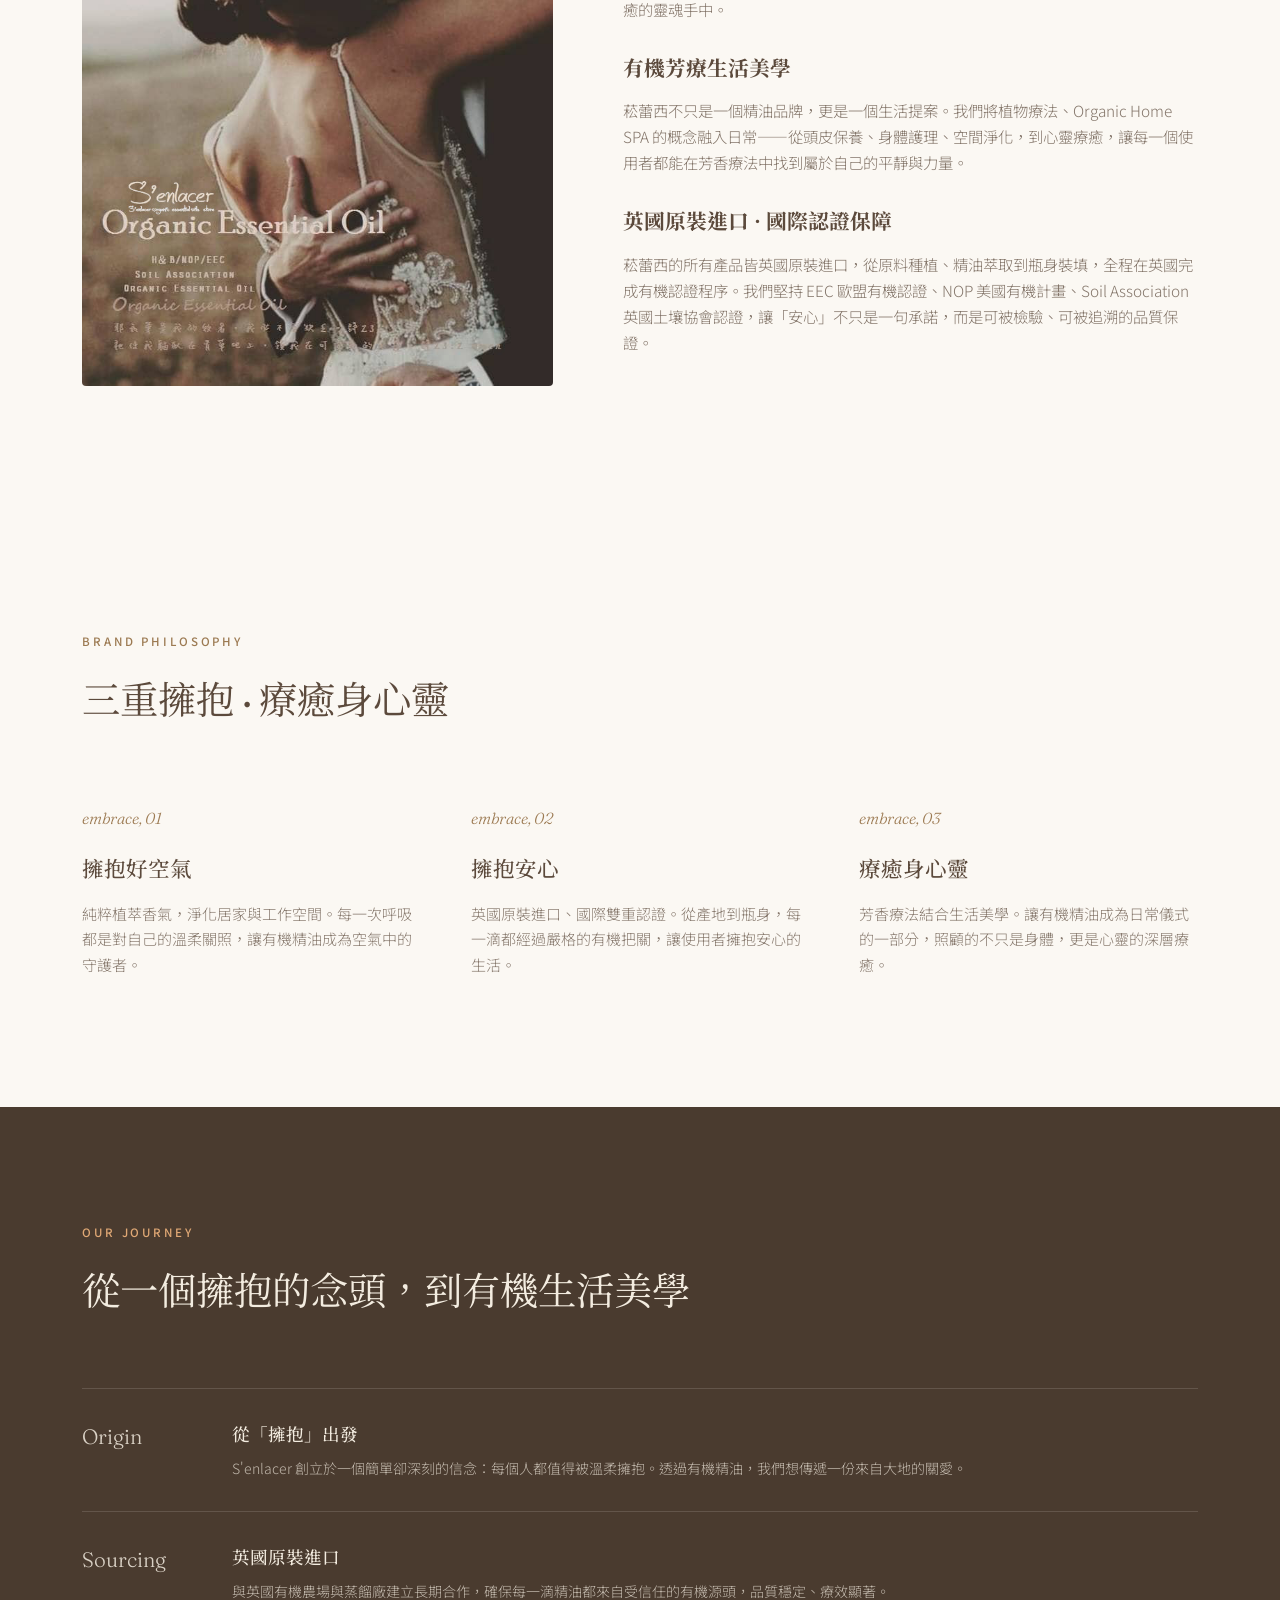
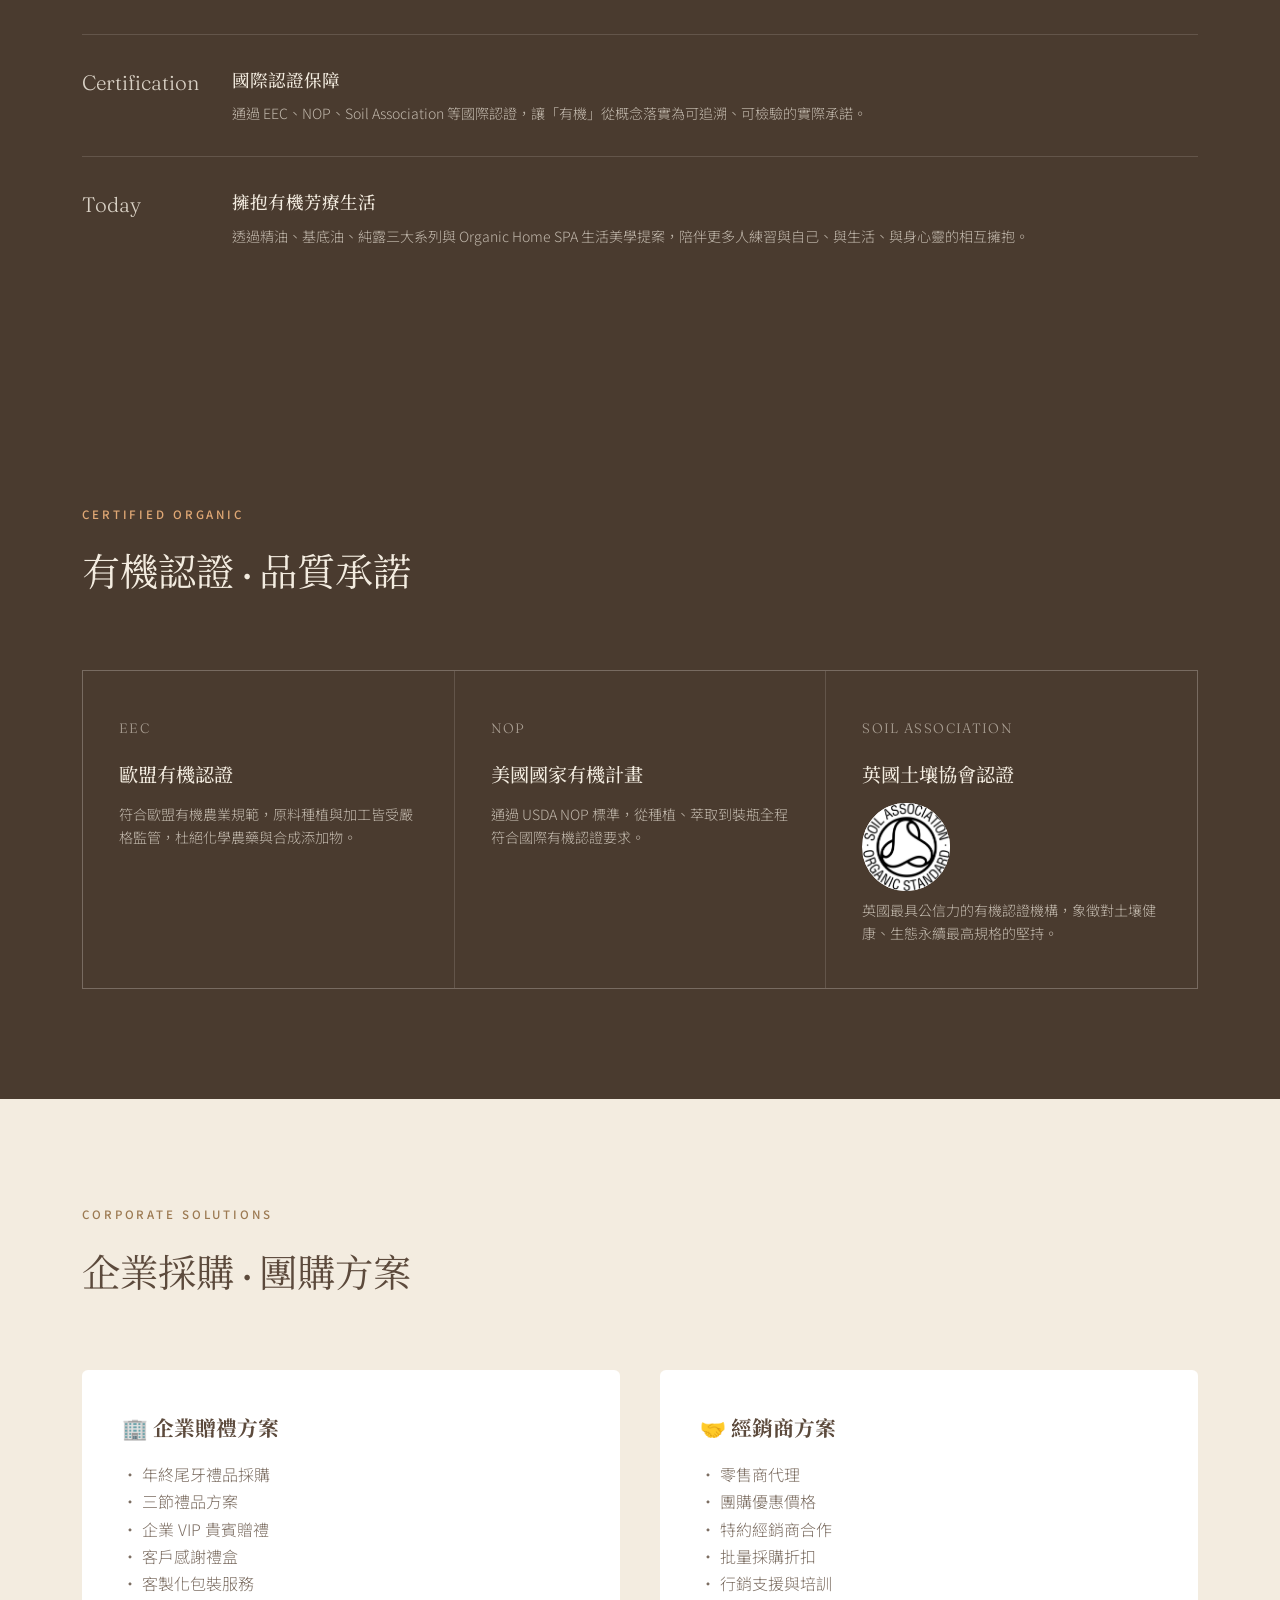
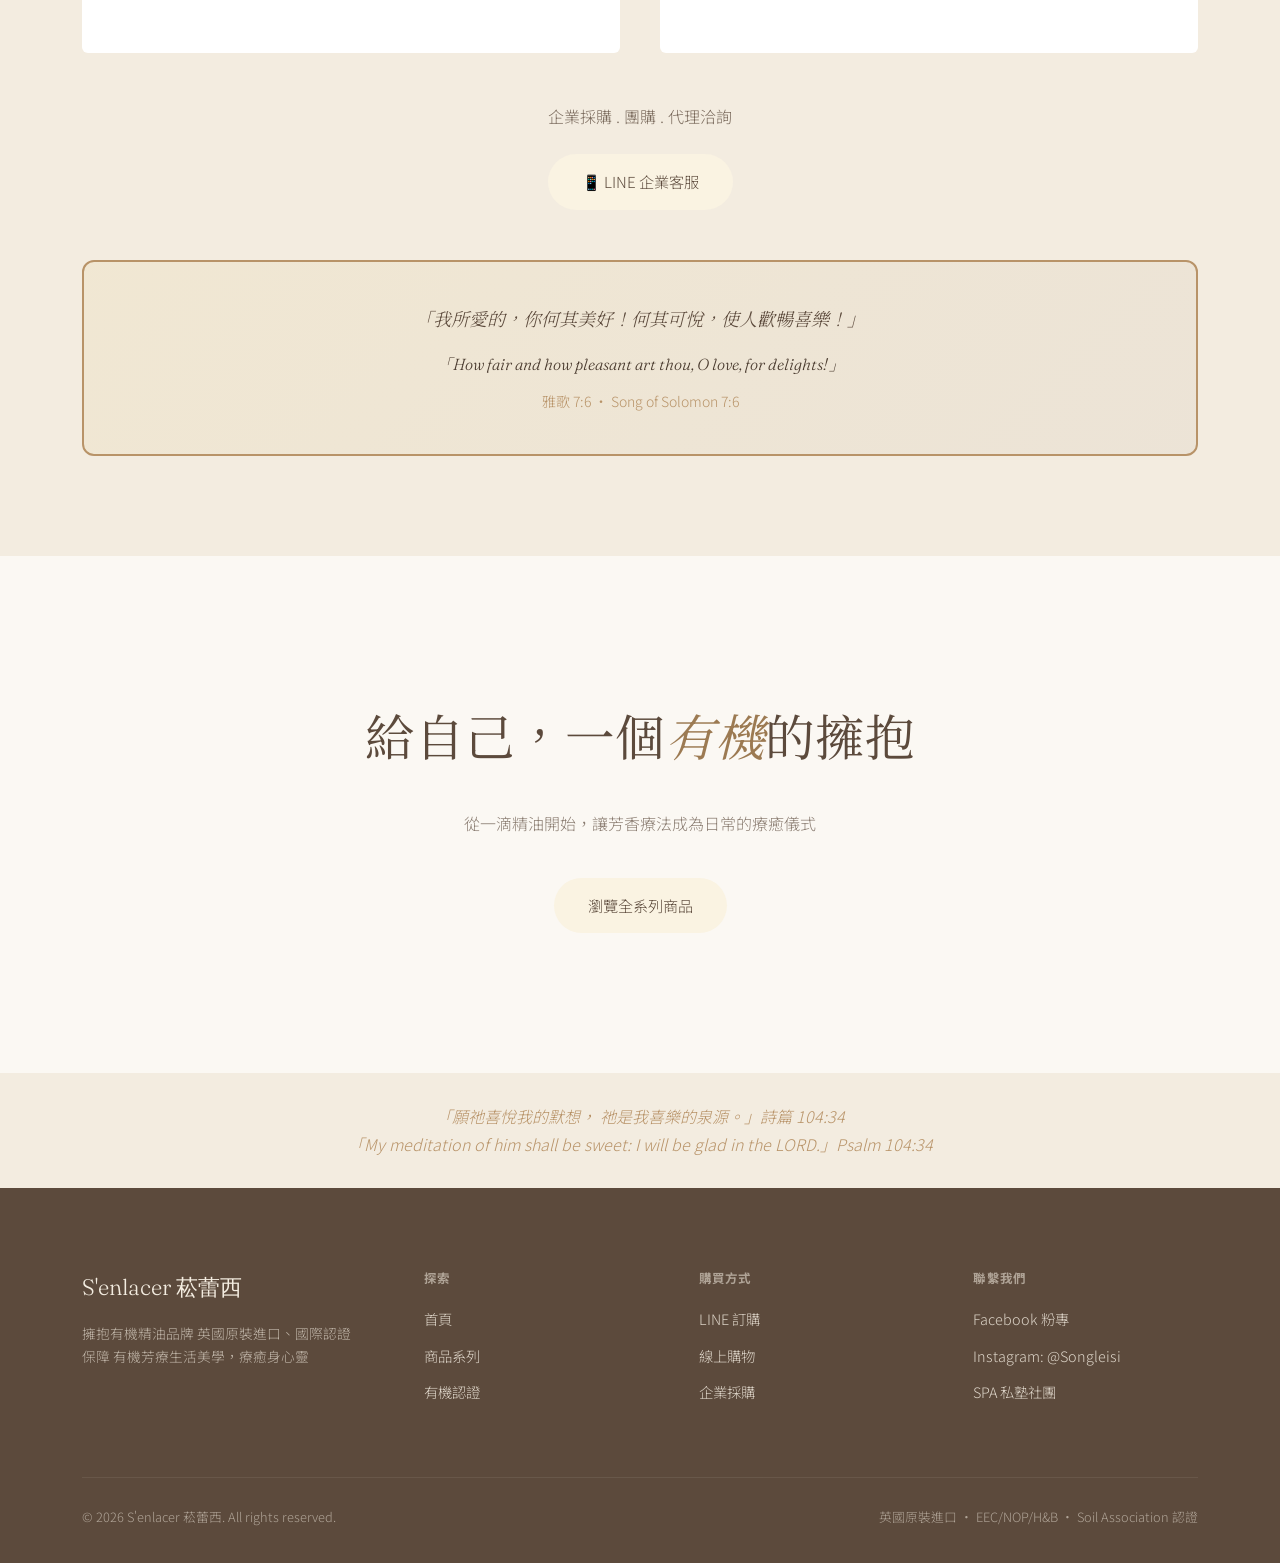
==== commit 87f8632c: "Add files via upload Signed-off-by: Lacie <love.love.lacie@gmail.com>" ====
--- a/about.html
+++ b/about.html
@@ -30,7 +30,7 @@
       <a href="index.html#philosophy">品牌理念</a>
       <a href="about.html">關於我們</a>
       <a href="products.html">商品系列</a>
-      <a href="index.html#origin">企業採購</a>
+      <a href="#certs">企業採購</a>
       <a href="javascript:void(0)" onclick="toggleCart()" id="cart-nav-link" style="position:relative;">🛒 購物車<span class="cart-nav-badge" style="display:none;position:absolute;top:-8px;right:-14px;background:#B97A5A;color:#fff;width:18px;height:18px;border-radius:50%;align-items:center;justify-content:center;font-size:.68rem;font-weight:bold;"></span></a>
     </div>
     <button class="nav-toggle" onclick="toggleMobileNav()" aria-label="開啟選單" aria-expanded="false"><span></span><span></span><span></span></button>
@@ -45,7 +45,7 @@
   <div class="page-banner-inner">
     <span class="eyebrow">ABOUT S'ENLACER · 關於菘蕾西</span>
     <h1 style="color:#fff;">S'enlacer — 相互擁抱</h1>
-    <p style="color:#fff;opacity:.95;">一個從「擁抱」出發的有機精油品牌，相信療癒從來不是單向的，而是身、心、靈彼此相擁的過程。</p>
+    <p style="color:#fff;opacity:.95;">一個從「擁抱」出發的有機精油品牌，相信療癒從來不是單向的，而是身、心、靈彼此相擁的過程</p>
   </div>
 </section>
 
--- a/styles.css
+++ b/styles.css
@@ -60,7 +60,7 @@
 @media (max-width:860px){.pillars{grid-template-columns:1fr;gap:46px;}
 }
 .featured{position:relative;background:var(--white);}
-.featured-photo{position:relative;aspect-ratio:1707/958;min-height:280px;background:url('cedarwood-product-real.jpg') center/cover no-repeat;display:flex;align-items:flex-end;}
+.featured-photo{position:relative;width:100%;aspect-ratio:1707/958;min-height:280px;background:url('cedarwood-product-real.jpg') center/cover no-repeat;display:flex;align-items:flex-end;}
 .featured-photo::before{content:'';position:absolute;inset:0;background:linear-gradient(180deg,rgba(20,14,6,0) 35%,rgba(20,14,6,.55) 100%);}
 .featured-inner{position:relative;z-index:2;padding:48px 32px 56px;max-width:1180px;margin:0 auto;width:100%;}
 .featured-inner .eyebrow{color:#F0DDB0;}
@@ -96,9 +96,9 @@
 @media (max-width:900px){.prod-grid{grid-template-columns:1fr;}
 }
 .origin{background:var(--sage);color:var(--white);padding:90px 0;}
-.origin .wrap{display:grid;grid-template-columns:1fr 1fr;gap:60px;align-items:center;}
+.origin .wrap{display:grid;grid-template-columns:2fr 1fr;gap:60px;align-items:center;}
 .origin h2{font-family:'Fraunces',serif;font-size:clamp(1.7rem,2.6vw,2.3rem);font-weight:400;font-style:italic;line-height:1.4;}
-.origin p{font-size:.95rem;opacity:.88;margin-top:18px;max-width:420px;}
+.origin p{font-size:.95rem;opacity:.88;margin-top:18px;max-width:720px;}
 .origin-meta{display:flex;gap:40px;}
 .origin-meta div{}
 .origin-meta .big{font-family:'Fraunces',serif;font-size:2.4rem;display:block;}
@@ -229,14 +229,15 @@
 .product-grid,.products-grid{display:grid;grid-template-columns:repeat(auto-fill,minmax(280px,1fr));gap:32px;padding:40px 5%;max-width:1400px;margin:0 auto;}
 .product-card{background:var(--white);border-radius:12px;overflow:hidden;box-shadow:0 2px 12px rgba(92,74,60,.08);transition:transform .3s,box-shadow .3s;display:flex;flex-direction:column;}
 .product-card:hover{transform:translateY(-4px);box-shadow:0 8px 24px rgba(92,74,60,.15);}
-.product-image{width:100%;height:260px;object-fit:cover;display:block;background:var(--linen-dim);}
+.product-image{width:100%;height:260px;object-fit:contain;display:block;background:var(--linen-dim);}
 .product-info{padding:20px;display:flex;flex-direction:column;gap:8px;flex:1;}
 .product-badge{display:inline-block;background:var(--amber);color:#fff;font-size:.7rem;padding:4px 12px;border-radius:20px;width:fit-content;letter-spacing:.05em;}
 .product-name{font-family:'Fraunces',serif;font-size:1.15rem;color:var(--ink);font-weight:600;margin-top:4px;}
 .product-en{font-size:.78rem;color:var(--sage);font-style:italic;letter-spacing:.03em;}
 .product-details{font-size:.85rem;color:var(--ink);opacity:.8;line-height:1.6;margin:6px 0;}
 .product-price{font-size:1.3rem;color:var(--amber-deep);font-weight:700;margin:8px 0;}
-.product-btns{display:flex;gap:10px;margin-top:auto;}
+.product-btns{display:flex;gap:10px;margin-top:auto;flex-wrap:wrap;}
+.size-select-wrap{flex-basis:100%;width:100%;margin:8px 0;}
 .add-btn{flex:1;background:var(--ink);color:var(--linen);border:none;padding:12px;border-radius:30px;cursor:pointer;font-size:.9rem;transition:background .3s;}
 .add-btn:hover{background:var(--soil);}
 .line-btn{background:var(--linen-dim);color:var(--ink);border:none;padding:12px 18px;border-radius:30px;cursor:pointer;font-size:.9rem;transition:background .3s;}
@@ -246,7 +247,7 @@
 .promo-grid{display:grid;grid-template-columns:repeat(auto-fill,minmax(280px,1fr));gap:32px;padding:40px 5%;max-width:1400px;margin:0 auto;}
 .promo-card{background:var(--white);border-radius:12px;overflow:hidden;box-shadow:0 2px 12px rgba(92,74,60,.08);transition:transform .3s,box-shadow .3s;display:flex;flex-direction:column;}
 .promo-card:hover{transform:translateY(-4px);box-shadow:0 8px 24px rgba(92,74,60,.15);}
-.promo-image{width:100%;height:260px;object-fit:cover;display:block;background:var(--linen-dim);}
+.promo-image{width:100%;height:260px;object-fit:contain;display:block;background:var(--linen-dim);}
 .promo-info{padding:20px;display:flex;flex-direction:column;gap:8px;flex:1;}
 .promo-badge{display:inline-block;background:var(--terracotta);color:#fff;font-size:.7rem;padding:4px 12px;border-radius:20px;width:fit-content;letter-spacing:.05em;}
 .promo-name{font-family:'Fraunces',serif;font-size:1.15rem;color:var(--ink);font-weight:600;margin-top:4px;line-height:1.4;}
